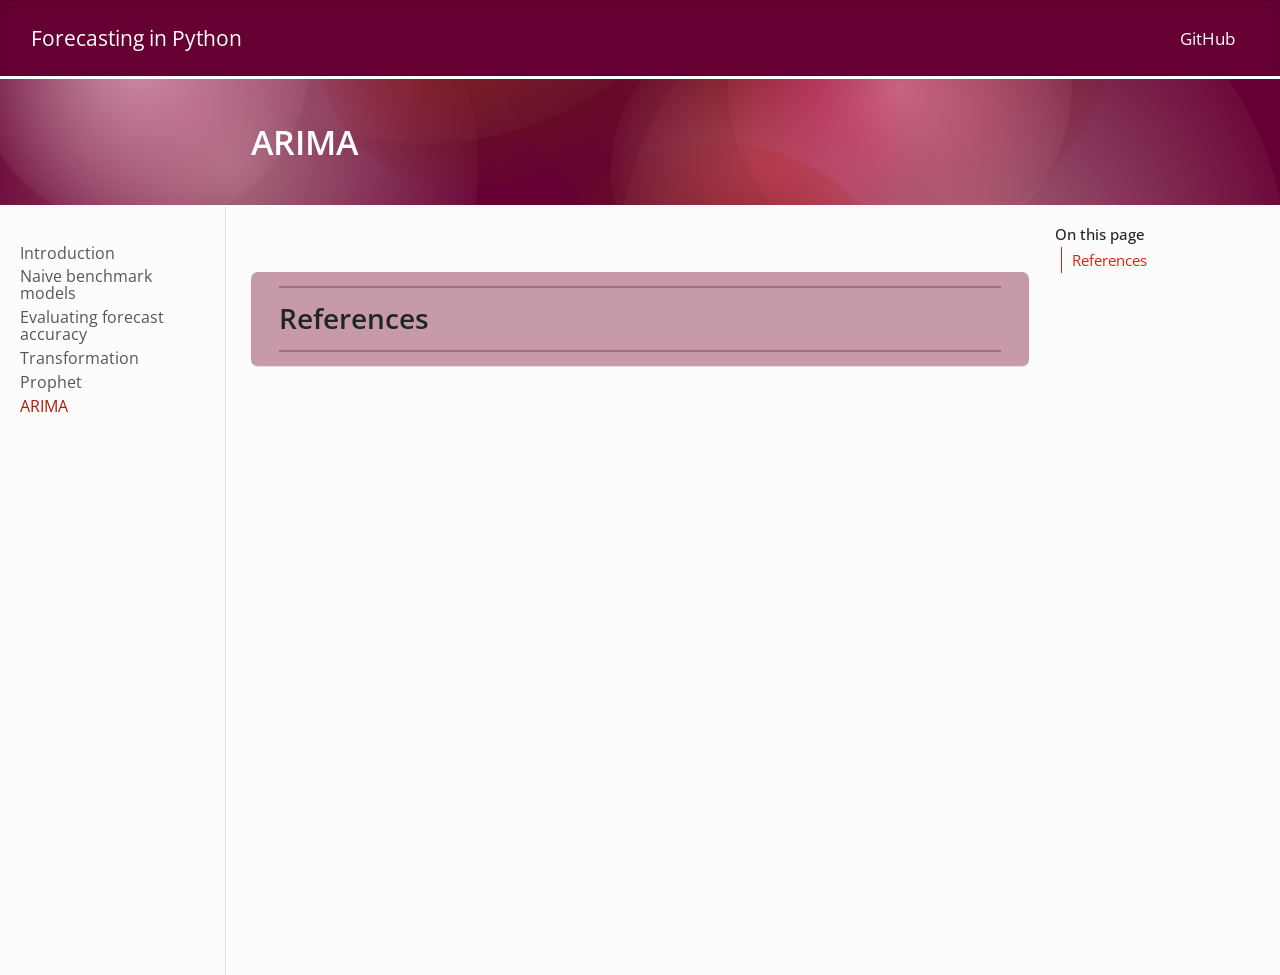
==== arima.html @ be33d46f "Built site for gh-pages" ====
<!DOCTYPE html>
<html xmlns="http://www.w3.org/1999/xhtml" lang="en" xml:lang="en"><head>

<meta charset="utf-8">
<meta name="generator" content="quarto-1.9.38">

<meta name="viewport" content="width=device-width, initial-scale=1.0, user-scalable=yes">


<title>ARIMA – Forecasting in Python</title>
<style>
/* Default styles provided by pandoc.
** See https://pandoc.org/MANUAL.html#variables-for-html for config info.
*/
code{white-space: pre-wrap;}
span.smallcaps{font-variant: small-caps;}
div.columns{display: flex; gap: min(4vw, 1.5em);}
div.column{flex: auto; overflow-x: auto;}
div.hanging-indent{margin-left: 1.5em; text-indent: -1.5em;}
ul.task-list{list-style: none;}
ul.task-list li input[type="checkbox"] {
  width: 0.8em;
  margin: 0 0.8em 0.2em -1em; /* quarto-specific, see https://github.com/quarto-dev/quarto-cli/issues/4556 */ 
  vertical-align: middle;
}
/* CSS for citations */
div.csl-bib-body { }
div.csl-entry {
  clear: both;
}
.hanging-indent div.csl-entry {
  margin-left:2em;
  text-indent:-2em;
}
div.csl-left-margin {
  min-width:2em;
  float:left;
}
div.csl-right-inline {
  margin-left:2em;
  padding-left:1em;
}
div.csl-indent {
  margin-left: 2em;
}</style>


<script src="site_libs/quarto-nav/quarto-nav.js"></script>
<script src="site_libs/quarto-nav/headroom.min.js"></script>
<script src="site_libs/clipboard/clipboard.min.js"></script>
<script src="site_libs/quarto-search/autocomplete.umd.js"></script>
<script src="site_libs/quarto-search/fuse.min.js"></script>
<script src="site_libs/quarto-search/quarto-search.js"></script>
<meta name="quarto:offset" content="./">
<script src="site_libs/quarto-html/quarto.js" type="module"></script>
<script src="site_libs/quarto-html/tabsets/tabsets.js" type="module"></script>
<script src="site_libs/quarto-html/popper.min.js"></script>
<script src="site_libs/quarto-html/tippy.umd.min.js"></script>
<script src="site_libs/quarto-html/anchor.min.js"></script>
<link href="site_libs/quarto-html/tippy.css" rel="stylesheet">
<link href="site_libs/quarto-html/quarto-syntax-highlighting-15634bcf2e68342d4ad2dfa704d543f6.css" rel="stylesheet" id="quarto-text-highlighting-styles">
<script src="site_libs/bootstrap/bootstrap.min.js"></script>
<link href="site_libs/bootstrap/bootstrap-icons.css" rel="stylesheet">
<link href="site_libs/bootstrap/bootstrap-9a805087ab83cad7e60272d68a3f1f35.min.css" rel="stylesheet" append-hash="true" id="quarto-bootstrap" data-mode="light">
<script id="quarto-search-options" type="application/json">{
  "location": "navbar",
  "copy-button": false,
  "collapse-after": 3,
  "panel-placement": "end",
  "type": "overlay",
  "limit": 50,
  "keyboard-shortcut": [
    "f",
    "/",
    "s"
  ],
  "show-item-context": false,
  "language": {
    "search-no-results-text": "No results",
    "search-matching-documents-text": "matching documents",
    "search-copy-link-title": "Copy link to search",
    "search-hide-matches-text": "Hide additional matches",
    "search-more-match-text": "more match in this document",
    "search-more-matches-text": "more matches in this document",
    "search-clear-button-title": "Clear",
    "search-text-placeholder": "",
    "search-detached-cancel-button-title": "Cancel",
    "search-submit-button-title": "Submit",
    "search-label": "Search"
  }
}</script>
<style>

      .quarto-title-block .quarto-title-banner {
        background-image: url(images/banner.png);
background-size: cover;
      }
</style>


<link rel="stylesheet" href="style/style.css">
<link rel="stylesheet" href="./style/page_style.css">
</head>

<body class="nav-sidebar docked nav-fixed quarto-light">

<div id="quarto-search-results"></div>
  <header id="quarto-header" class="headroom fixed-top quarto-banner">
    <nav class="navbar navbar-expand-lg " data-bs-theme="dark">
      <div class="navbar-container container-fluid">
      <div class="navbar-brand-container mx-auto">
    <a class="navbar-brand" href="./index.html">
    <span class="navbar-title">Forecasting in Python</span>
    </a>
  </div>
            <div id="quarto-search" class="" title="Search"></div>
          <button class="navbar-toggler" type="button" data-bs-toggle="collapse" data-bs-target="#navbarCollapse" aria-controls="navbarCollapse" role="menu" aria-expanded="false" aria-label="Toggle navigation" onclick="if (window.quartoToggleHeadroom) { window.quartoToggleHeadroom(); }">
  <span class="navbar-toggler-icon"></span>
</button>
          <div class="collapse navbar-collapse" id="navbarCollapse">
            <ul class="navbar-nav navbar-nav-scroll ms-auto">
  <li class="nav-item">
    <a class="nav-link" href="https://github.com/amyheather/forecasting"> <i class="bi bi-github" role="img">
</i> 
<span class="menu-text">GitHub</span></a>
  </li>  
</ul>
          </div> <!-- /navcollapse -->
            <div class="quarto-navbar-tools">
</div>
      </div> <!-- /container-fluid -->
    </nav>
  <nav class="quarto-secondary-nav">
    <div class="container-fluid d-flex">
      <button type="button" class="quarto-btn-toggle btn" data-bs-toggle="collapse" role="button" data-bs-target=".quarto-sidebar-collapse-item" aria-controls="quarto-sidebar" aria-expanded="false" aria-label="Toggle sidebar navigation" onclick="if (window.quartoToggleHeadroom) { window.quartoToggleHeadroom(); }">
        <i class="bi bi-layout-text-sidebar-reverse"></i>
      </button>
        <nav class="quarto-page-breadcrumbs" aria-label="breadcrumb"><ol class="breadcrumb"><li class="breadcrumb-item"><a href="./arima.html">ARIMA</a></li></ol></nav>
        <a class="flex-grow-1" role="navigation" data-bs-toggle="collapse" data-bs-target=".quarto-sidebar-collapse-item" aria-controls="quarto-sidebar" aria-expanded="false" aria-label="Toggle sidebar navigation" onclick="if (window.quartoToggleHeadroom) { window.quartoToggleHeadroom(); }">      
        </a>
    </div>
  </nav>
</header>
<!-- content -->
<header id="title-block-header" class="quarto-title-block default page-columns page-full">
  <div class="quarto-title-banner page-columns page-full">
    <div class="quarto-title column-body">
      <h1 class="title">ARIMA</h1>
                      </div>
  </div>
    
  
  <div class="quarto-title-meta">

      
    
      
    </div>
    
  
  </header><div id="quarto-content" class="quarto-container page-columns page-rows-contents page-layout-article page-navbar">
<!-- sidebar -->
  <nav id="quarto-sidebar" class="sidebar collapse collapse-horizontal quarto-sidebar-collapse-item sidebar-navigation docked overflow-auto">
    <div class="sidebar-menu-container"> 
    <ul class="list-unstyled mt-1">
        <li class="sidebar-item">
  <div class="sidebar-item-container"> 
  <a href="./introduction.html" class="sidebar-item-text sidebar-link">
 <span class="menu-text">Introduction</span></a>
  </div>
</li>
        <li class="sidebar-item">
  <div class="sidebar-item-container"> 
  <a href="./naive.html" class="sidebar-item-text sidebar-link">
 <span class="menu-text">Naive benchmark models</span></a>
  </div>
</li>
        <li class="sidebar-item">
  <div class="sidebar-item-container"> 
  <a href="./evaluation.html" class="sidebar-item-text sidebar-link">
 <span class="menu-text">Evaluating forecast accuracy</span></a>
  </div>
</li>
        <li class="sidebar-item">
  <div class="sidebar-item-container"> 
  <a href="./transformation.html" class="sidebar-item-text sidebar-link">
 <span class="menu-text">Transformation</span></a>
  </div>
</li>
        <li class="sidebar-item">
  <div class="sidebar-item-container"> 
  <a href="./prophet.html" class="sidebar-item-text sidebar-link">
 <span class="menu-text">Prophet</span></a>
  </div>
</li>
        <li class="sidebar-item">
  <div class="sidebar-item-container"> 
  <a href="./arima.html" class="sidebar-item-text sidebar-link active">
 <span class="menu-text">ARIMA</span></a>
  </div>
</li>
    </ul>
    </div>
</nav>
<div id="quarto-sidebar-glass" class="quarto-sidebar-collapse-item" data-bs-toggle="collapse" data-bs-target=".quarto-sidebar-collapse-item"></div>
<!-- margin-sidebar -->
    <div id="quarto-margin-sidebar" class="sidebar margin-sidebar">
        <nav id="TOC" role="doc-toc" class="toc-active">
    <h2 id="toc-title">On this page</h2>
   
  <ul>
  <li><a href="#references" id="toc-references" class="nav-link active" data-scroll-target="#references">References</a></li>
  </ul>
</nav>
    </div>
<!-- main -->
<main class="content quarto-banner-title-block" id="quarto-document-content">





<section id="references" class="level2">
<h2 class="anchored" data-anchor-id="references">References</h2>
<div id="refs" role="list">

</div>


</section>

</main> <!-- /main -->
<script id="quarto-html-after-body" type="application/javascript">
  window.document.addEventListener("DOMContentLoaded", function (event) {
    const icon = "";
    const anchorJS = new window.AnchorJS();
    anchorJS.options = {
      placement: 'right',
      icon: icon
    };
    anchorJS.add('.anchored');
    const isCodeAnnotation = (el) => {
      for (const clz of el.classList) {
        if (clz.startsWith('code-annotation-')) {                     
          return true;
        }
      }
      return false;
    }
    const onCopySuccess = function(e) {
      // button target
      const button = e.trigger;
      // don't keep focus
      button.blur();
      // flash "checked"
      button.classList.add('code-copy-button-checked');
      var currentTitle = button.getAttribute("title");
      button.setAttribute("title", "Copied!");
      let tooltip;
      if (window.bootstrap) {
        button.setAttribute("data-bs-toggle", "tooltip");
        button.setAttribute("data-bs-placement", "left");
        button.setAttribute("data-bs-title", "Copied!");
        tooltip = new bootstrap.Tooltip(button, 
          { trigger: "manual", 
            customClass: "code-copy-button-tooltip",
            offset: [0, -8]});
        tooltip.show();    
      }
      setTimeout(function() {
        if (tooltip) {
          tooltip.hide();
          button.removeAttribute("data-bs-title");
          button.removeAttribute("data-bs-toggle");
          button.removeAttribute("data-bs-placement");
        }
        button.setAttribute("title", currentTitle);
        button.classList.remove('code-copy-button-checked');
      }, 1000);
      // clear code selection
      e.clearSelection();
    }
    const getTextToCopy = function(trigger) {
      const outerScaffold = trigger.parentElement.cloneNode(true);
      const codeEl = outerScaffold.querySelector('code');
      for (const childEl of codeEl.children) {
        if (isCodeAnnotation(childEl)) {
          childEl.remove();
        }
      }
      return codeEl.innerText;
    }
    const clipboard = new window.ClipboardJS('.code-copy-button:not([data-in-quarto-modal])', {
      text: getTextToCopy
    });
    clipboard.on('success', onCopySuccess);
    if (window.document.getElementById('quarto-embedded-source-code-modal')) {
      const clipboardModal = new window.ClipboardJS('.code-copy-button[data-in-quarto-modal]', {
        text: getTextToCopy,
        container: window.document.getElementById('quarto-embedded-source-code-modal')
      });
      clipboardModal.on('success', onCopySuccess);
    }
      var localhostRegex = new RegExp(/^(?:http|https):\/\/localhost\:?[0-9]*\//);
      var mailtoRegex = new RegExp(/^mailto:/);
        var filterRegex = new RegExp("https:\/\/amyheather\.github\.io\/forecasting\/");
      var isInternal = (href) => {
          return filterRegex.test(href) || localhostRegex.test(href) || mailtoRegex.test(href);
      }
      // Inspect non-navigation links and adorn them if external
     var links = window.document.querySelectorAll('a[href]:not(.nav-link):not(.navbar-brand):not(.toc-action):not(.sidebar-link):not(.sidebar-item-toggle):not(.pagination-link):not(.no-external):not([aria-hidden]):not(.dropdown-item):not(.quarto-navigation-tool):not(.about-link)');
      for (var i=0; i<links.length; i++) {
        const link = links[i];
        if (!isInternal(link.href)) {
          // undo the damage that might have been done by quarto-nav.js in the case of
          // links that we want to consider external
          if (link.dataset.originalHref !== undefined) {
            link.href = link.dataset.originalHref;
          }
        }
      }
    function tippyHover(el, contentFn, onTriggerFn, onUntriggerFn) {
      const config = {
        allowHTML: true,
        maxWidth: 500,
        delay: 100,
        arrow: false,
        appendTo: function(el) {
            return el.parentElement;
        },
        interactive: true,
        interactiveBorder: 10,
        theme: 'quarto',
        placement: 'bottom-start',
      };
      if (contentFn) {
        config.content = contentFn;
      }
      if (onTriggerFn) {
        config.onTrigger = onTriggerFn;
      }
      if (onUntriggerFn) {
        config.onUntrigger = onUntriggerFn;
      }
      window.tippy(el, config); 
    }
    const noterefs = window.document.querySelectorAll('a[role="doc-noteref"]');
    for (var i=0; i<noterefs.length; i++) {
      const ref = noterefs[i];
      tippyHover(ref, function() {
        // use id or data attribute instead here
        let href = ref.getAttribute('data-footnote-href') || ref.getAttribute('href');
        try { href = new URL(href).hash; } catch {}
        const id = href.replace(/^#\/?/, "");
        const note = window.document.getElementById(id);
        if (note) {
          return note.innerHTML;
        } else {
          return "";
        }
      });
    }
    const xrefs = window.document.querySelectorAll('a.quarto-xref');
    const processXRef = (id, note) => {
      // Strip column container classes
      const stripColumnClz = (el) => {
        el.classList.remove("page-full", "page-columns");
        if (el.children) {
          for (const child of el.children) {
            stripColumnClz(child);
          }
        }
      }
      stripColumnClz(note)
      if (id === null || id.startsWith('sec-')) {
        // Special case sections, only their first couple elements
        const container = document.createElement("div");
        if (note.children && note.children.length > 2) {
          container.appendChild(note.children[0].cloneNode(true));
          for (let i = 1; i < note.children.length; i++) {
            const child = note.children[i];
            if (child.tagName === "P" && child.innerText === "") {
              continue;
            } else {
              container.appendChild(child.cloneNode(true));
              break;
            }
          }
          if (window.Quarto?.typesetMath) {
            window.Quarto.typesetMath(container);
          }
          return container.innerHTML
        } else {
          if (window.Quarto?.typesetMath) {
            window.Quarto.typesetMath(note);
          }
          return note.innerHTML;
        }
      } else {
        // Remove any anchor links if they are present
        const anchorLink = note.querySelector('a.anchorjs-link');
        if (anchorLink) {
          anchorLink.remove();
        }
        if (window.Quarto?.typesetMath) {
          window.Quarto.typesetMath(note);
        }
        if (note.classList.contains("callout")) {
          return note.outerHTML;
        } else {
          return note.innerHTML;
        }
      }
    }
    for (var i=0; i<xrefs.length; i++) {
      const xref = xrefs[i];
      tippyHover(xref, undefined, function(instance) {
        instance.disable();
        let url = xref.getAttribute('href');
        let hash = undefined; 
        if (url.startsWith('#')) {
          hash = url;
        } else {
          try { hash = new URL(url).hash; } catch {}
        }
        if (hash) {
          const id = hash.replace(/^#\/?/, "");
          const note = window.document.getElementById(id);
          if (note !== null) {
            try {
              const html = processXRef(id, note.cloneNode(true));
              instance.setContent(html);
            } finally {
              instance.enable();
              instance.show();
            }
          } else {
            // See if we can fetch this
            fetch(url.split('#')[0])
            .then(res => res.text())
            .then(html => {
              const parser = new DOMParser();
              const htmlDoc = parser.parseFromString(html, "text/html");
              const note = htmlDoc.getElementById(id);
              if (note !== null) {
                const html = processXRef(id, note);
                instance.setContent(html);
              } 
            }).finally(() => {
              instance.enable();
              instance.show();
            });
          }
        } else {
          // See if we can fetch a full url (with no hash to target)
          // This is a special case and we should probably do some content thinning / targeting
          fetch(url)
          .then(res => res.text())
          .then(html => {
            const parser = new DOMParser();
            const htmlDoc = parser.parseFromString(html, "text/html");
            const note = htmlDoc.querySelector('main.content');
            if (note !== null) {
              // This should only happen for chapter cross references
              // (since there is no id in the URL)
              // remove the first header
              if (note.children.length > 0 && note.children[0].tagName === "HEADER") {
                note.children[0].remove();
              }
              const html = processXRef(null, note);
              instance.setContent(html);
            } 
          }).finally(() => {
            instance.enable();
            instance.show();
          });
        }
      }, function(instance) {
      });
    }
        let selectedAnnoteEl;
        const selectorForAnnotation = ( cell, annotation) => {
          let cellAttr = 'data-code-cell="' + cell + '"';
          let lineAttr = 'data-code-annotation="' +  annotation + '"';
          const selector = 'span[' + cellAttr + '][' + lineAttr + ']';
          return selector;
        }
        const selectCodeLines = (annoteEl) => {
          const doc = window.document;
          const targetCell = annoteEl.getAttribute("data-target-cell");
          const targetAnnotation = annoteEl.getAttribute("data-target-annotation");
          const annoteSpan = window.document.querySelector(selectorForAnnotation(targetCell, targetAnnotation));
          const lines = annoteSpan.getAttribute("data-code-lines").split(",");
          const lineIds = lines.map((line) => {
            return targetCell + "-" + line;
          })
          let top = null;
          let height = null;
          let parent = null;
          if (lineIds.length > 0) {
              //compute the position of the single el (top and bottom and make a div)
              const el = window.document.getElementById(lineIds[0]);
              top = el.offsetTop;
              height = el.offsetHeight;
              parent = el.parentElement.parentElement;
            if (lineIds.length > 1) {
              const lastEl = window.document.getElementById(lineIds[lineIds.length - 1]);
              const bottom = lastEl.offsetTop + lastEl.offsetHeight;
              height = bottom - top;
            }
            if (top !== null && height !== null && parent !== null) {
              // cook up a div (if necessary) and position it 
              let div = window.document.getElementById("code-annotation-line-highlight");
              if (div === null) {
                div = window.document.createElement("div");
                div.setAttribute("id", "code-annotation-line-highlight");
                div.style.position = 'absolute';
                parent.appendChild(div);
              }
              div.style.top = top - 2 + "px";
              div.style.height = height + 4 + "px";
              div.style.left = 0;
              let gutterDiv = window.document.getElementById("code-annotation-line-highlight-gutter");
              if (gutterDiv === null) {
                gutterDiv = window.document.createElement("div");
                gutterDiv.setAttribute("id", "code-annotation-line-highlight-gutter");
                gutterDiv.style.position = 'absolute';
                const codeCell = window.document.getElementById(targetCell);
                const gutter = codeCell.querySelector('.code-annotation-gutter');
                gutter.appendChild(gutterDiv);
              }
              gutterDiv.style.top = top - 2 + "px";
              gutterDiv.style.height = height + 4 + "px";
            }
            selectedAnnoteEl = annoteEl;
          }
        };
        const unselectCodeLines = () => {
          const elementsIds = ["code-annotation-line-highlight", "code-annotation-line-highlight-gutter"];
          elementsIds.forEach((elId) => {
            const div = window.document.getElementById(elId);
            if (div) {
              div.remove();
            }
          });
          selectedAnnoteEl = undefined;
        };
          // Handle positioning of the toggle
      window.addEventListener(
        "resize",
        throttle(() => {
          elRect = undefined;
          if (selectedAnnoteEl) {
            selectCodeLines(selectedAnnoteEl);
          }
        }, 10)
      );
      function throttle(fn, ms) {
      let throttle = false;
      let timer;
        return (...args) => {
          if(!throttle) { // first call gets through
              fn.apply(this, args);
              throttle = true;
          } else { // all the others get throttled
              if(timer) clearTimeout(timer); // cancel #2
              timer = setTimeout(() => {
                fn.apply(this, args);
                timer = throttle = false;
              }, ms);
          }
        };
      }
        // Attach click handler to the DT
        const annoteDls = window.document.querySelectorAll('dt[data-target-cell]');
        for (const annoteDlNode of annoteDls) {
          annoteDlNode.addEventListener('click', (event) => {
            const clickedEl = event.target;
            if (clickedEl !== selectedAnnoteEl) {
              unselectCodeLines();
              const activeEl = window.document.querySelector('dt[data-target-cell].code-annotation-active');
              if (activeEl) {
                activeEl.classList.remove('code-annotation-active');
              }
              selectCodeLines(clickedEl);
              clickedEl.classList.add('code-annotation-active');
            } else {
              // Unselect the line
              unselectCodeLines();
              clickedEl.classList.remove('code-annotation-active');
            }
          });
        }
    const findCites = (el) => {
      const parentEl = el.parentElement;
      if (parentEl) {
        const cites = parentEl.dataset.cites;
        if (cites) {
          return {
            el,
            cites: cites.split(' ')
          };
        } else {
          return findCites(el.parentElement)
        }
      } else {
        return undefined;
      }
    };
    var bibliorefs = window.document.querySelectorAll('a[role="doc-biblioref"]');
    for (var i=0; i<bibliorefs.length; i++) {
      const ref = bibliorefs[i];
      const citeInfo = findCites(ref);
      if (citeInfo) {
        tippyHover(citeInfo.el, function() {
          var popup = window.document.createElement('div');
          citeInfo.cites.forEach(function(cite) {
            var citeDiv = window.document.createElement('div');
            citeDiv.classList.add('hanging-indent');
            citeDiv.classList.add('csl-entry');
            var biblioDiv = window.document.getElementById('ref-' + cite);
            if (biblioDiv) {
              citeDiv.innerHTML = biblioDiv.innerHTML;
            }
            popup.appendChild(citeDiv);
          });
          return popup.innerHTML;
        });
      }
    }
  });
  </script>
</div> <!-- /content -->




</body></html>
---- style/style.css ----
.source-note {
  font-size: 0.8em;
  color: #666;
}

/* Add line break before H2 */
section.level2 {
  padding-top: 2em;
}

body h2:not(nav[role="doc-toc"] h2) {
  /* Pale blue background for H2 text */
  background-color: #C69BA7; /* Very light blue */
  padding: 0.5em 1em;
  border-radius: 0.25em;
}

/* Horizontal line above H2 */
body h2:not(nav[role="doc-toc"] h2)::before {
  content: "";
  display: block;
  border-top: 2px solid #A86B7E;
  margin-bottom: 0.5em;
}

/* Horizontal line below H2 */
body h2:not(nav[role="doc-toc"] h2)::after {
  content: "";
  display: block;
  border-bottom: 2px solid #A86B7E;
  margin-top: 0.5em;
}

h3 {
  /* Space before H3 */
  margin-top: 2em;
  /* Line under H3 */
  display: inline-block;
  border-bottom: 1px solid #e5e5e5;
  padding-bottom: 0.3em;
  margin-bottom: 0.7em;
}

h4 {
  margin-top: 1.5em;
}

/* Remove breaks */
.h2-tight {
  margin-bottom: -2em;
}
.h3-tight {
  margin-bottom: -2em;
}
.h4-tight {
  margin-bottom: -1.5em;
}
---- style/page_style.css ----
/* Banner spacing */
body.nav-sidebar .quarto-title-banner {
  margin-top: 0px;
  margin-bottom: -15px;
}
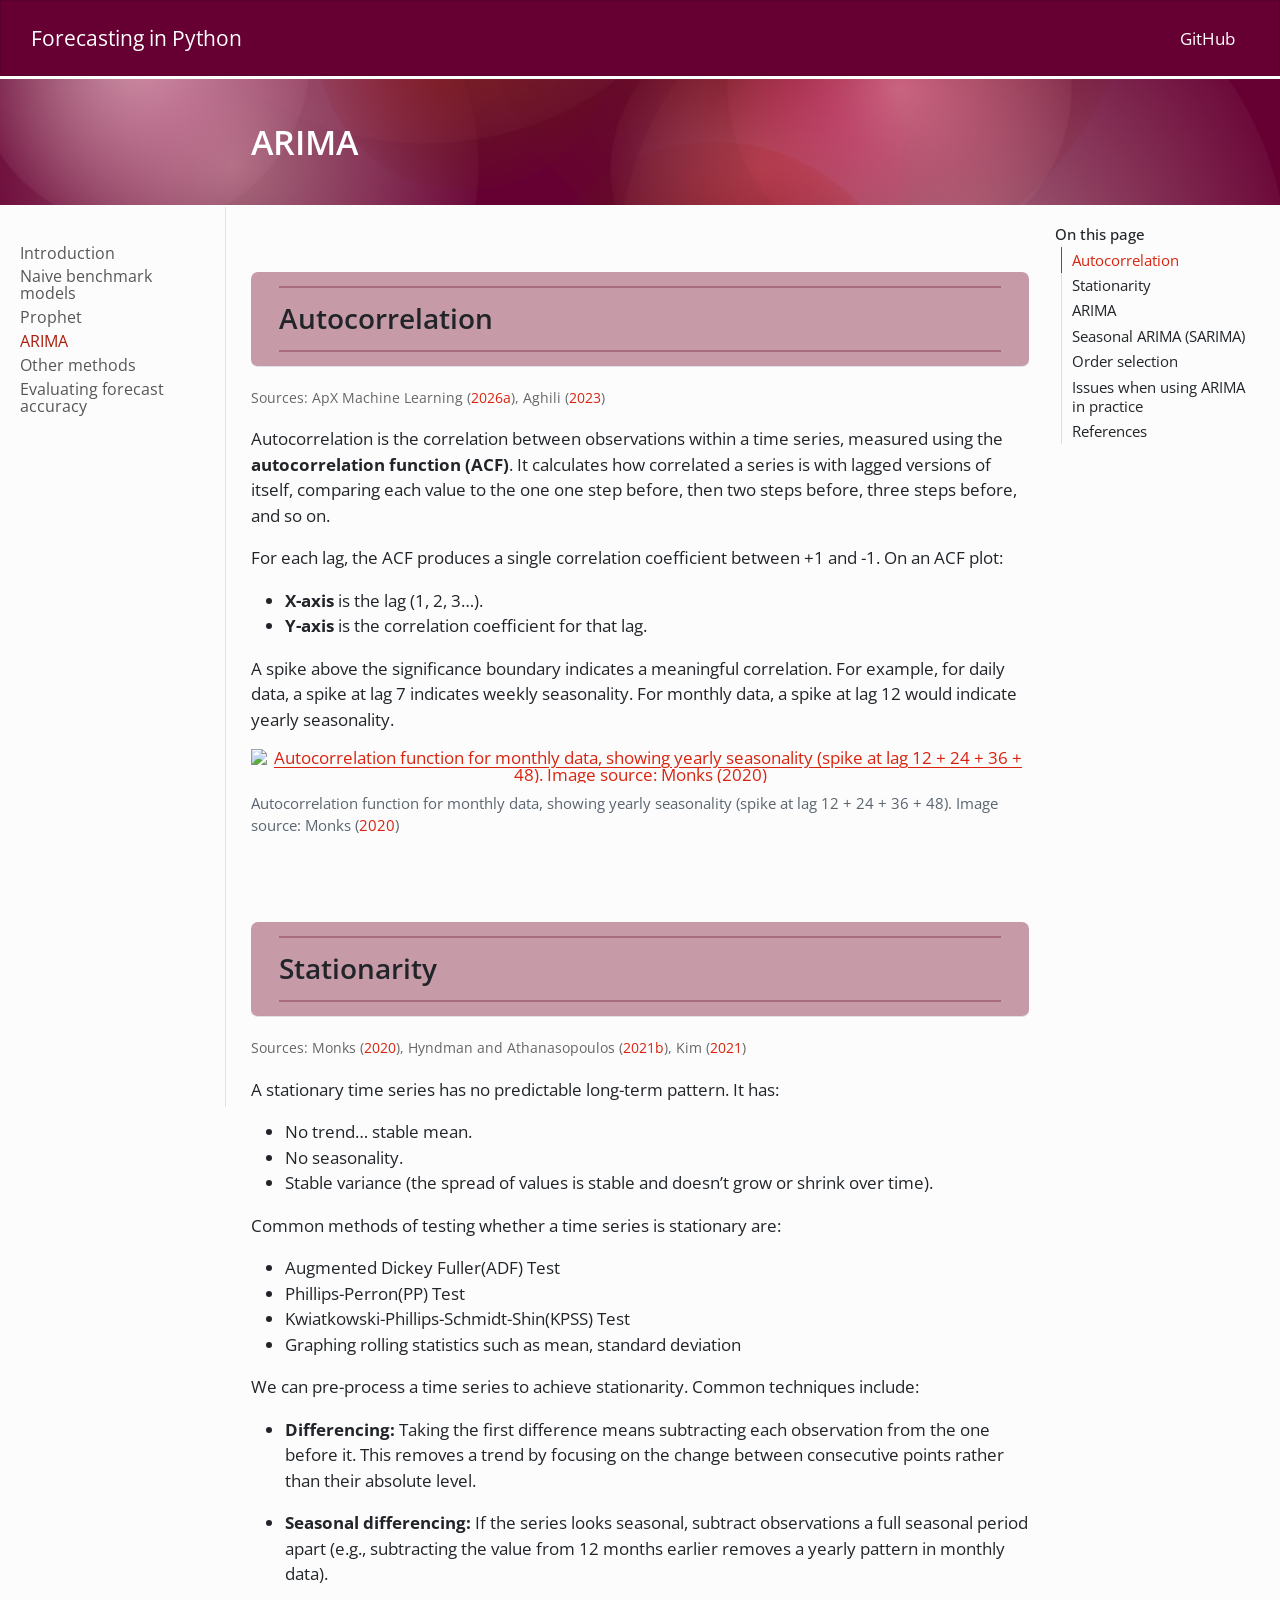
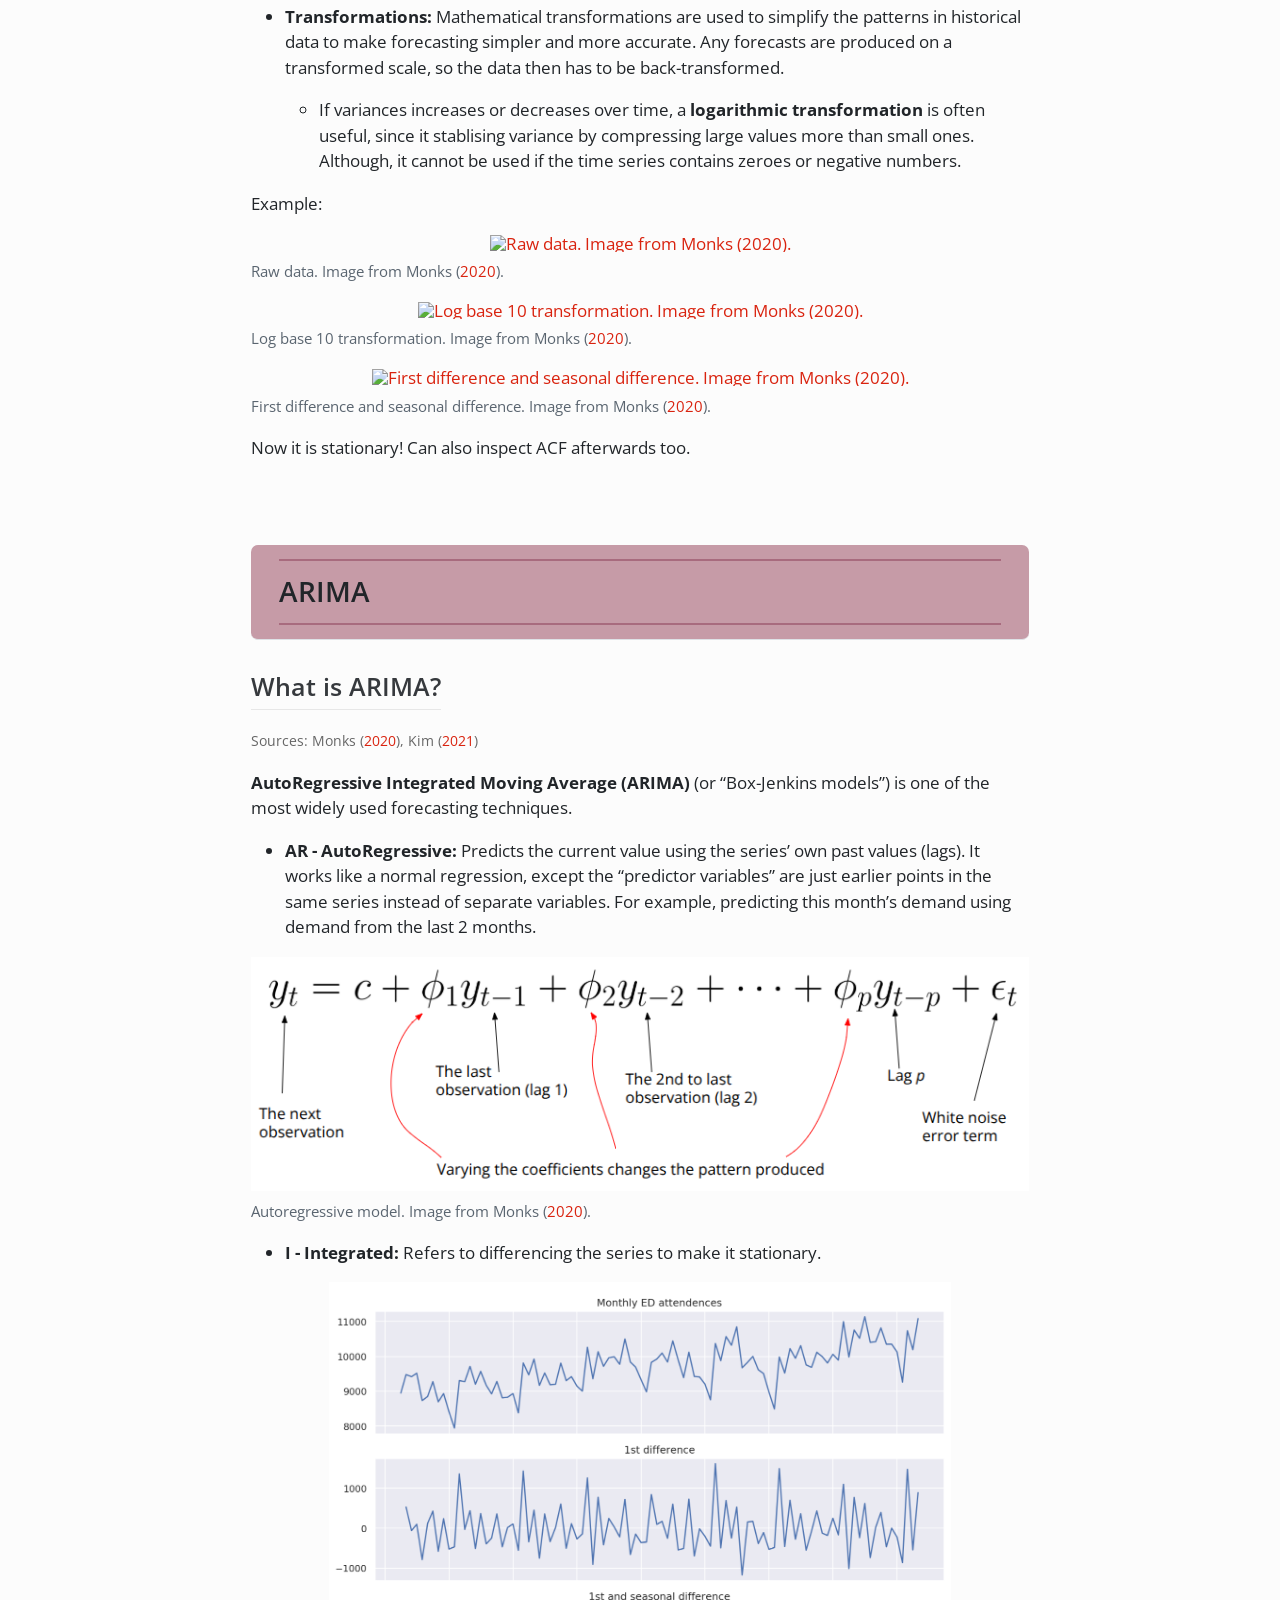
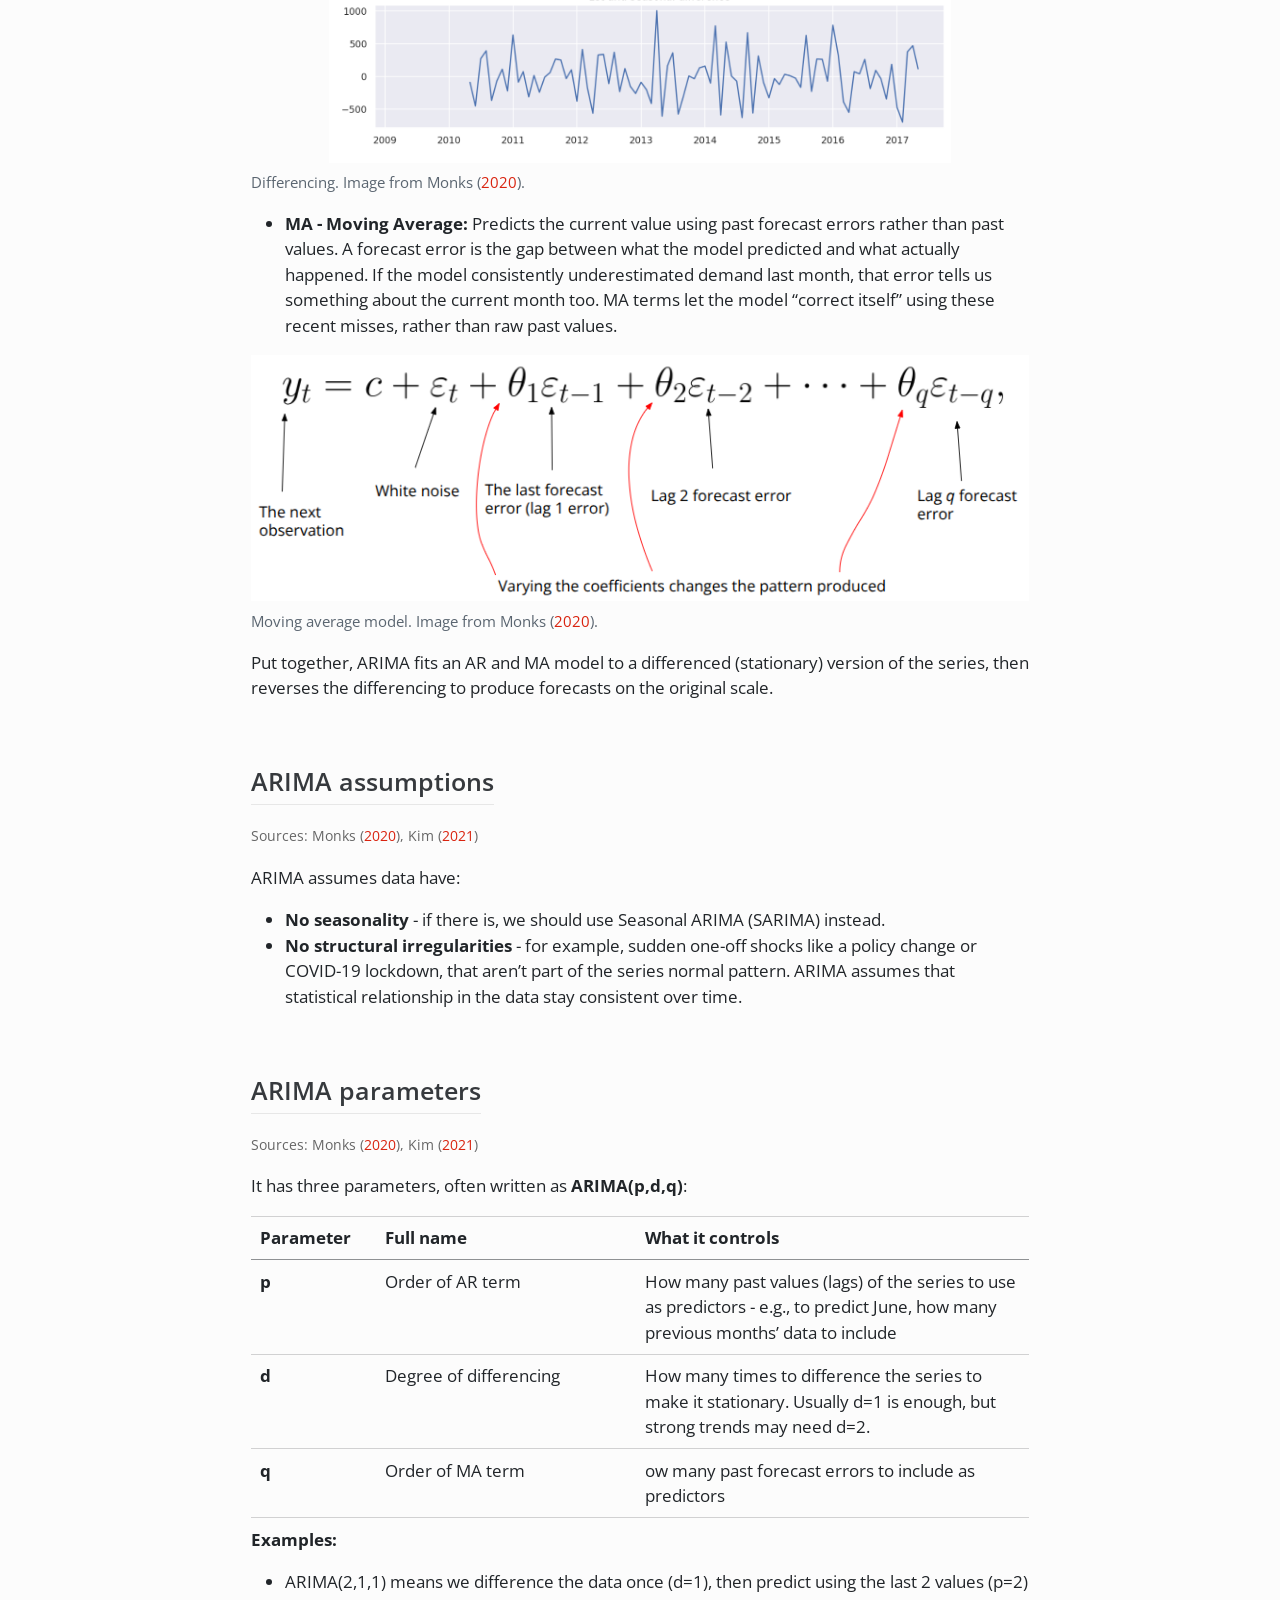
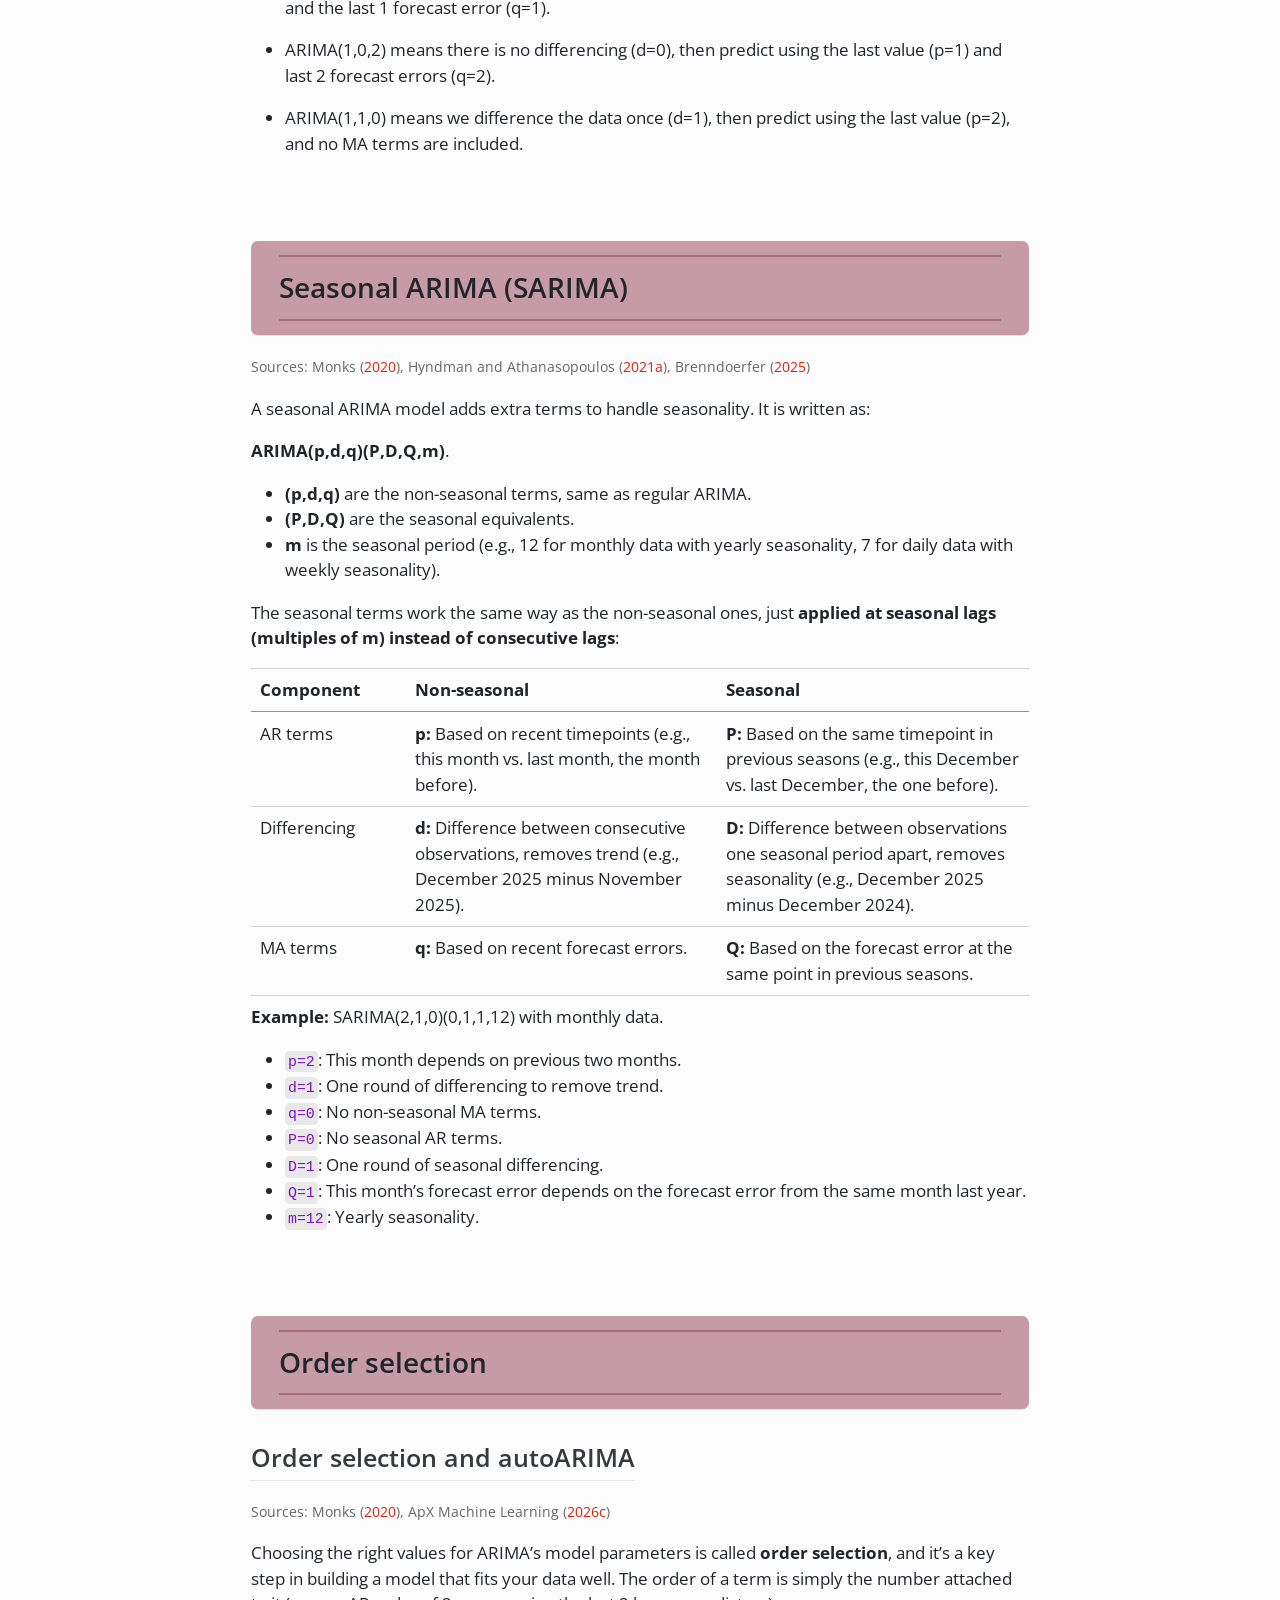
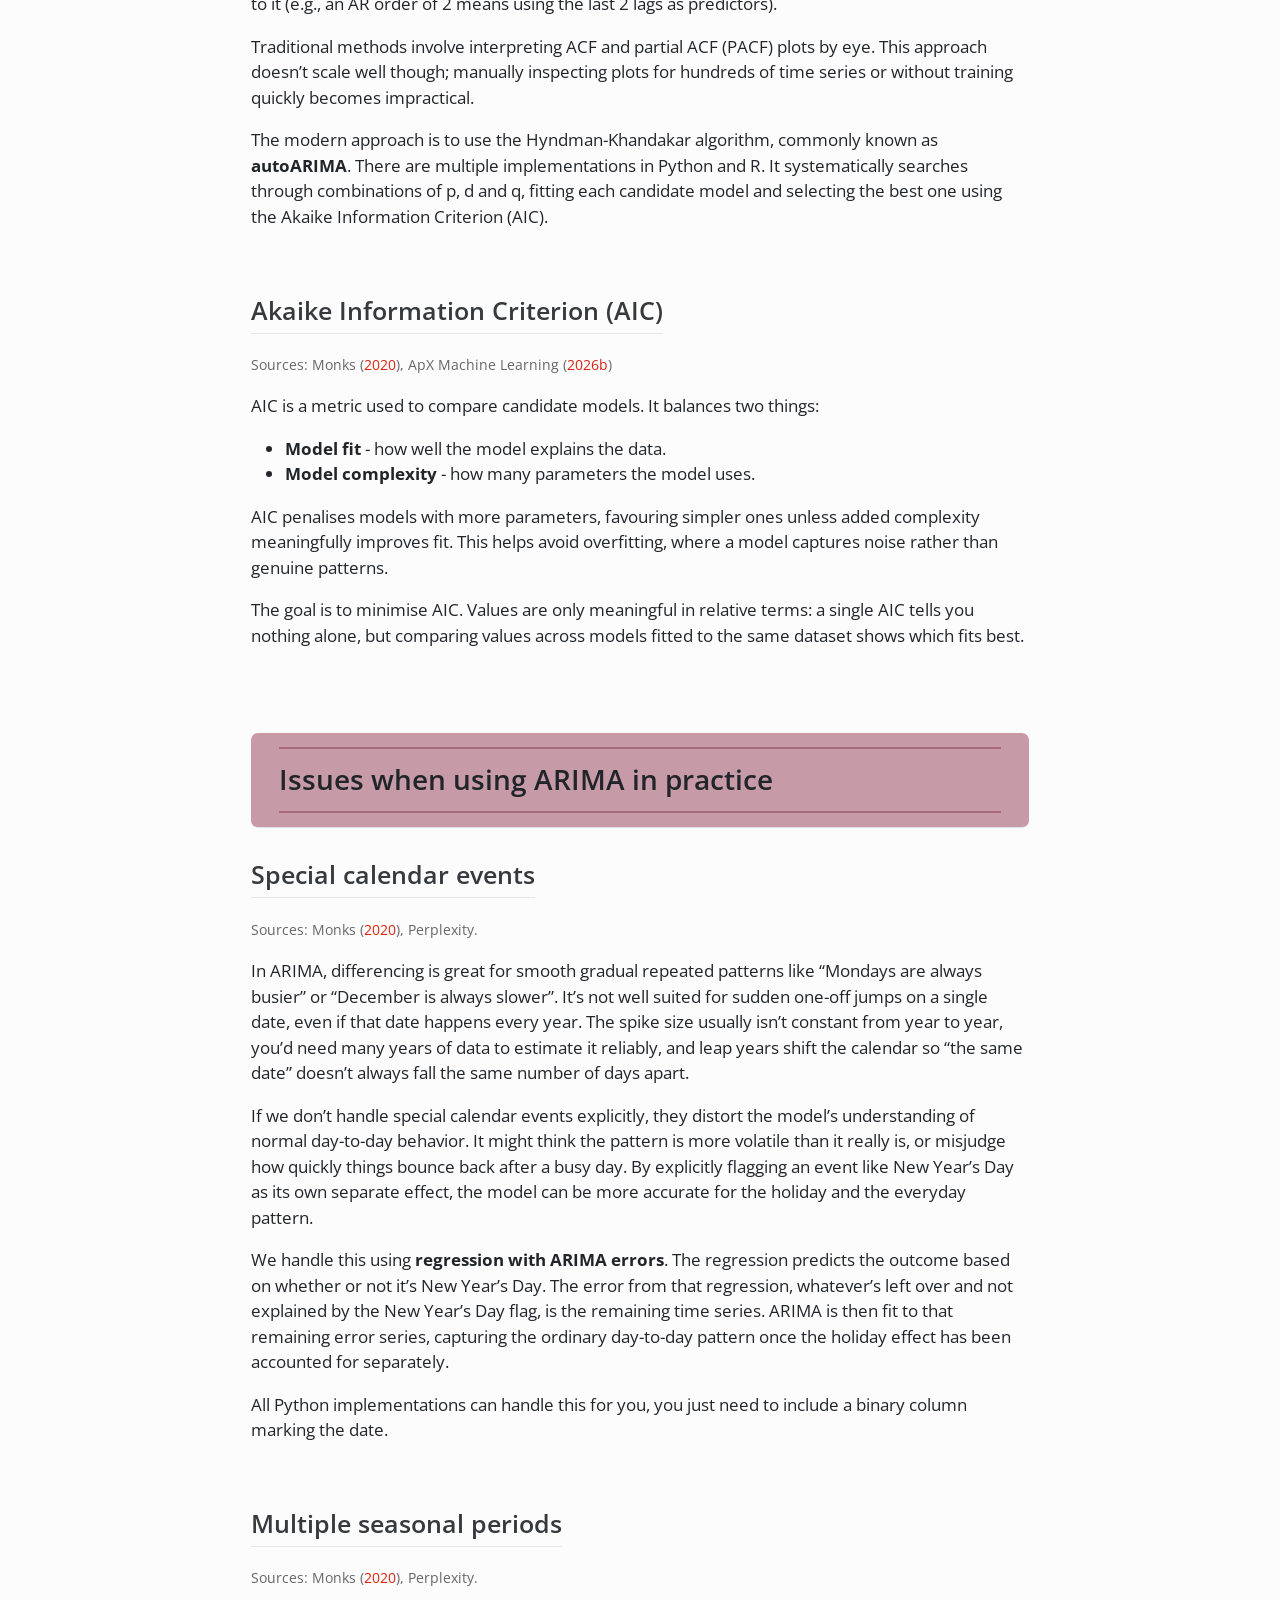
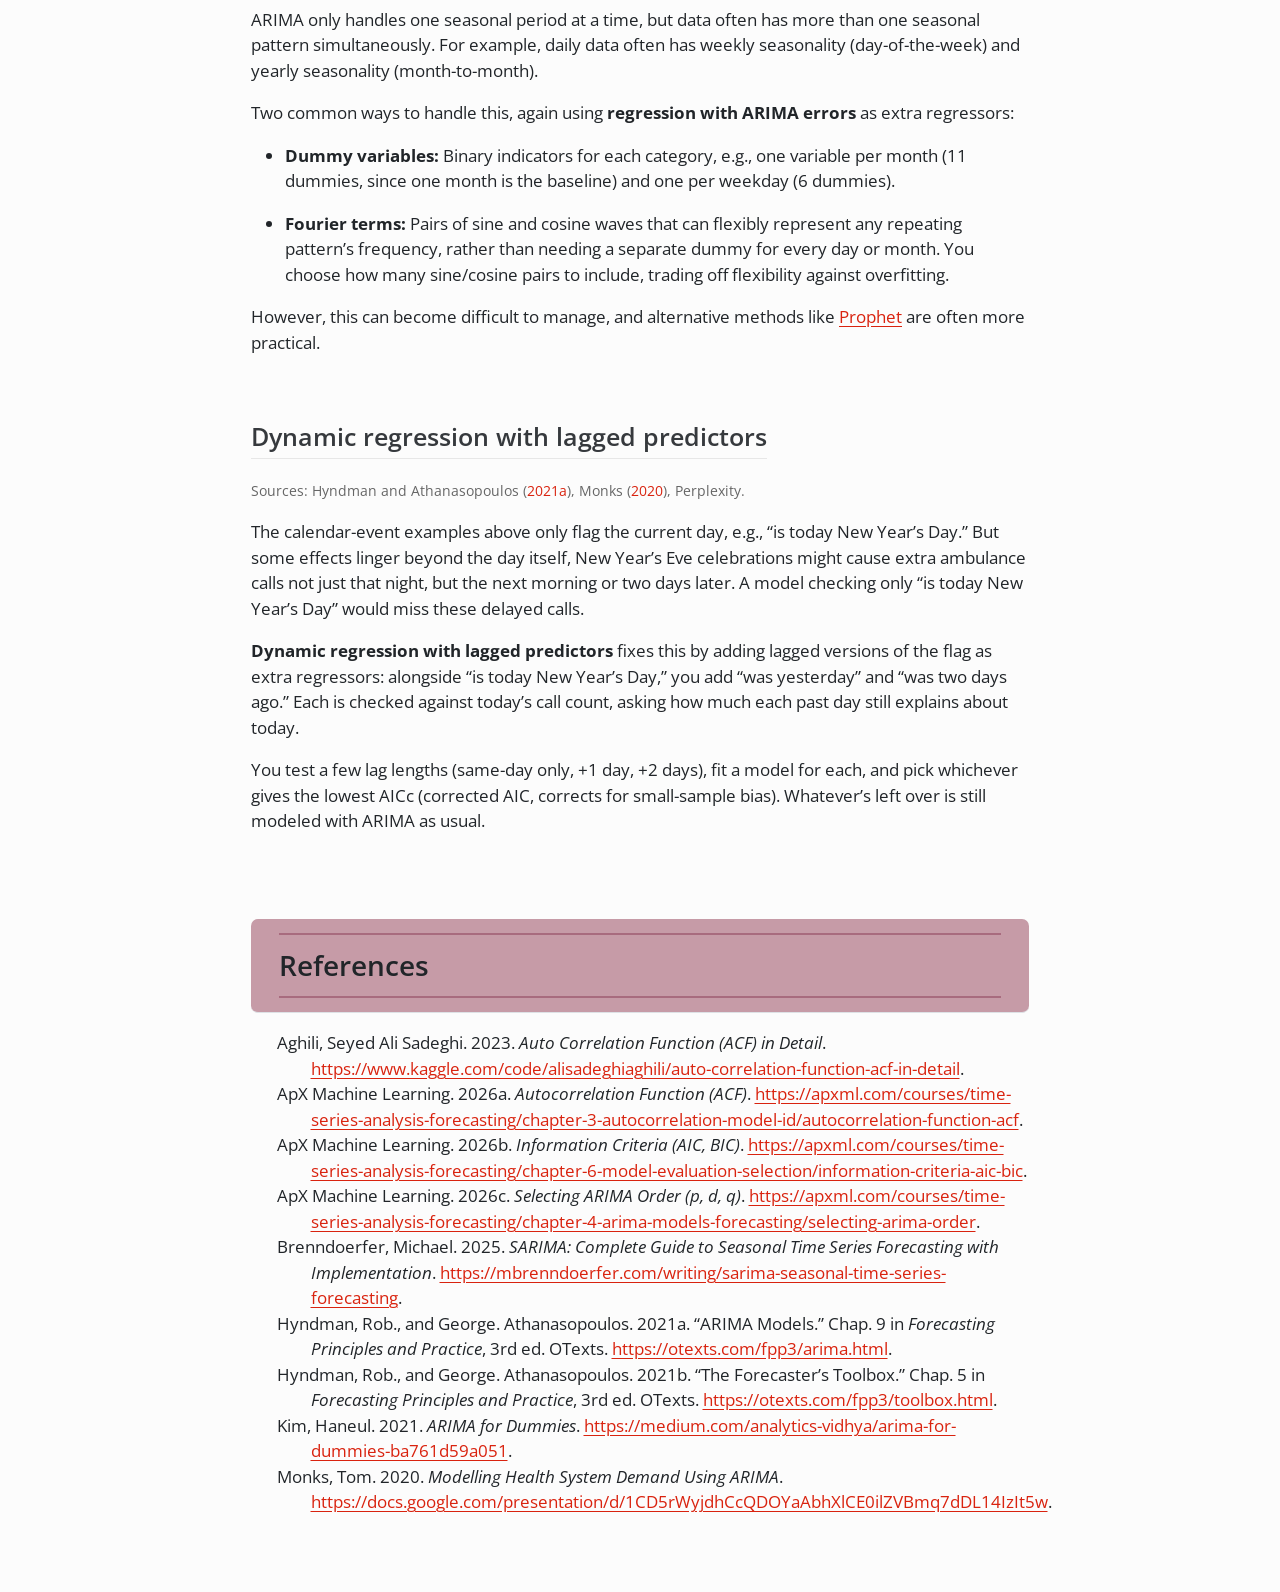
==== commit ae240b04: "Built site for gh-pages" ====
--- a/arima.html
+++ b/arima.html
@@ -62,6 +62,9 @@
 <script src="site_libs/bootstrap/bootstrap.min.js"></script>
 <link href="site_libs/bootstrap/bootstrap-icons.css" rel="stylesheet">
 <link href="site_libs/bootstrap/bootstrap-9a805087ab83cad7e60272d68a3f1f35.min.css" rel="stylesheet" append-hash="true" id="quarto-bootstrap" data-mode="light">
+<script src="site_libs/quarto-contrib/glightbox/glightbox.min.js"></script>
+<link href="site_libs/quarto-contrib/glightbox/glightbox.min.css" rel="stylesheet">
+<link href="site_libs/quarto-contrib/glightbox/lightbox.css" rel="stylesheet">
 <script id="quarto-search-options" type="application/json">{
   "location": "navbar",
   "copy-button": false,
@@ -177,18 +180,6 @@
 </li>
         <li class="sidebar-item">
   <div class="sidebar-item-container"> 
-  <a href="./evaluation.html" class="sidebar-item-text sidebar-link">
- <span class="menu-text">Evaluating forecast accuracy</span></a>
-  </div>
-</li>
-        <li class="sidebar-item">
-  <div class="sidebar-item-container"> 
-  <a href="./transformation.html" class="sidebar-item-text sidebar-link">
- <span class="menu-text">Transformation</span></a>
-  </div>
-</li>
-        <li class="sidebar-item">
-  <div class="sidebar-item-container"> 
   <a href="./prophet.html" class="sidebar-item-text sidebar-link">
  <span class="menu-text">Prophet</span></a>
   </div>
@@ -197,6 +188,18 @@
   <div class="sidebar-item-container"> 
   <a href="./arima.html" class="sidebar-item-text sidebar-link active">
  <span class="menu-text">ARIMA</span></a>
+  </div>
+</li>
+        <li class="sidebar-item">
+  <div class="sidebar-item-container"> 
+  <a href="./other_methods.html" class="sidebar-item-text sidebar-link">
+ <span class="menu-text">Other methods</span></a>
+  </div>
+</li>
+        <li class="sidebar-item">
+  <div class="sidebar-item-container"> 
+  <a href="./evaluation.html" class="sidebar-item-text sidebar-link">
+ <span class="menu-text">Evaluating forecast accuracy</span></a>
   </div>
 </li>
     </ul>
@@ -209,7 +212,27 @@
     <h2 id="toc-title">On this page</h2>
    
   <ul>
-  <li><a href="#references" id="toc-references" class="nav-link active" data-scroll-target="#references">References</a></li>
+  <li><a href="#autocorrelation" id="toc-autocorrelation" class="nav-link active" data-scroll-target="#autocorrelation">Autocorrelation</a></li>
+  <li><a href="#stationarity" id="toc-stationarity" class="nav-link" data-scroll-target="#stationarity">Stationarity</a></li>
+  <li><a href="#arima" id="toc-arima" class="nav-link" data-scroll-target="#arima">ARIMA</a>
+  <ul class="collapse">
+  <li><a href="#what-is-arima" id="toc-what-is-arima" class="nav-link" data-scroll-target="#what-is-arima">What is ARIMA?</a></li>
+  <li><a href="#arima-assumptions" id="toc-arima-assumptions" class="nav-link" data-scroll-target="#arima-assumptions">ARIMA assumptions</a></li>
+  <li><a href="#arima-parameters" id="toc-arima-parameters" class="nav-link" data-scroll-target="#arima-parameters">ARIMA parameters</a></li>
+  </ul></li>
+  <li><a href="#seasonal-arima-sarima" id="toc-seasonal-arima-sarima" class="nav-link" data-scroll-target="#seasonal-arima-sarima">Seasonal ARIMA (SARIMA)</a></li>
+  <li><a href="#order-selection" id="toc-order-selection" class="nav-link" data-scroll-target="#order-selection">Order selection</a>
+  <ul class="collapse">
+  <li><a href="#order-selection-and-autoarima" id="toc-order-selection-and-autoarima" class="nav-link" data-scroll-target="#order-selection-and-autoarima">Order selection and autoARIMA</a></li>
+  <li><a href="#akaike-information-criterion-aic" id="toc-akaike-information-criterion-aic" class="nav-link" data-scroll-target="#akaike-information-criterion-aic">Akaike Information Criterion (AIC)</a></li>
+  </ul></li>
+  <li><a href="#issues-when-using-arima-in-practice" id="toc-issues-when-using-arima-in-practice" class="nav-link" data-scroll-target="#issues-when-using-arima-in-practice">Issues when using ARIMA in practice</a>
+  <ul class="collapse">
+  <li><a href="#special-calendar-events" id="toc-special-calendar-events" class="nav-link" data-scroll-target="#special-calendar-events">Special calendar events</a></li>
+  <li><a href="#multiple-seasonal-periods" id="toc-multiple-seasonal-periods" class="nav-link" data-scroll-target="#multiple-seasonal-periods">Multiple seasonal periods</a></li>
+  <li><a href="#dynamic-regression-with-lagged-predictors" id="toc-dynamic-regression-with-lagged-predictors" class="nav-link" data-scroll-target="#dynamic-regression-with-lagged-predictors">Dynamic regression with lagged predictors</a></li>
+  </ul></li>
+  <li><a href="#references" id="toc-references" class="nav-link" data-scroll-target="#references">References</a></li>
   </ul>
 </nav>
     </div>
@@ -220,10 +243,298 @@
 
 
 
+<section id="autocorrelation" class="level2">
+<h2 class="anchored" data-anchor-id="autocorrelation">Autocorrelation</h2>
+<p><span class="source-note">Sources: <span class="citation" data-cites="apx_acf">ApX Machine Learning (<a href="#ref-apx_acf" role="doc-biblioref">2026a</a>)</span>, <span class="citation" data-cites="seyed_acf">Aghili (<a href="#ref-seyed_acf" role="doc-biblioref">2023</a>)</span></span></p>
+<p>Autocorrelation is the correlation between observations within a time series, measured using the <strong>autocorrelation function (ACF)</strong>. It calculates how correlated a series is with lagged versions of itself, comparing each value to the one one step before, then two steps before, three steps before, and so on.</p>
+<p>For each lag, the ACF produces a single correlation coefficient between +1 and -1. On an ACF plot:</p>
+<ul>
+<li><strong>X-axis</strong> is the lag (1, 2, 3…).</li>
+<li><strong>Y-axis</strong> is the correlation coefficient for that lag.</li>
+</ul>
+<p>A spike above the significance boundary indicates a meaningful correlation. For example, for daily data, a spike at lag 7 indicates weekly seasonality. For monthly data, a spike at lag 12 would indicate yearly seasonality.</p>
+<div class="quarto-figure quarto-figure-center">
+<figure class="figure">
+<p><a href="./images/acf.png" class="lightbox" data-gallery="quarto-lightbox-gallery-1" title="Autocorrelation function for monthly data, showing yearly seasonality (spike at lag 12 + 24 + 36 + 48). Image source: @monks_arima"><img src="./images/acf.png" class="img-fluid figure-img" alt="Autocorrelation function for monthly data, showing yearly seasonality (spike at lag 12 + 24 + 36 + 48). Image source: Monks (2020)"></a></p>
+<figcaption>Autocorrelation function for monthly data, showing yearly seasonality (spike at lag 12 + 24 + 36 + 48). Image source: <span class="citation" data-cites="monks_arima">Monks (<a href="#ref-monks_arima" role="doc-biblioref">2020</a>)</span></figcaption>
+</figure>
+</div>
+</section>
+<section id="stationarity" class="level2">
+<h2 class="anchored" data-anchor-id="stationarity">Stationarity</h2>
+<p><span class="source-note">Sources: <span class="citation" data-cites="monks_arima">Monks (<a href="#ref-monks_arima" role="doc-biblioref">2020</a>)</span>, <span class="citation" data-cites="hyndman_toolbox">Hyndman and Athanasopoulos (<a href="#ref-hyndman_toolbox" role="doc-biblioref">2021b</a>)</span>, <span class="citation" data-cites="haneul_arima">Kim (<a href="#ref-haneul_arima" role="doc-biblioref">2021</a>)</span></span></p>
+<p>A stationary time series has no predictable long-term pattern. It has:</p>
+<ul>
+<li>No trend… stable mean.</li>
+<li>No seasonality.</li>
+<li>Stable variance (the spread of values is stable and doesn’t grow or shrink over time).</li>
+</ul>
+<p>Common methods of testing whether a time series is stationary are:</p>
+<ul>
+<li>Augmented Dickey Fuller(ADF) Test</li>
+<li>Phillips-Perron(PP) Test</li>
+<li>Kwiatkowski-Phillips-Schmidt-Shin(KPSS) Test</li>
+<li>Graphing rolling statistics such as mean, standard deviation</li>
+</ul>
+<p>We can pre-process a time series to achieve stationarity. Common techniques include:</p>
+<ul>
+<li><p><strong>Differencing:</strong> Taking the first difference means subtracting each observation from the one before it. This removes a trend by focusing on the change between consecutive points rather than their absolute level.</p></li>
+<li><p><strong>Seasonal differencing:</strong> If the series looks seasonal, subtract observations a full seasonal period apart (e.g., subtracting the value from 12 months earlier removes a yearly pattern in monthly data).</p></li>
+<li><p><strong>Transformations:</strong> Mathematical transformations are used to simplify the patterns in historical data to make forecasting simpler and more accurate. Any forecasts are produced on a transformed scale, so the data then has to be back-transformed.</p>
+<ul>
+<li>If variances increases or decreases over time, a <strong>logarithmic transformation</strong> is often useful, since it stablising variance by compressing large values more than small ones. Although, it cannot be used if the time series contains zeroes or negative numbers.</li>
+</ul></li>
+</ul>
+<p>Example:</p>
+<div class="quarto-figure quarto-figure-center">
+<figure class="figure">
+<p><a href="./images/stationary_raw.png" class="lightbox" data-gallery="quarto-lightbox-gallery-2" title="Raw data. Image from @monks_arima."><img src="./images/stationary_raw.png" class="img-fluid figure-img" alt="Raw data. Image from Monks (2020)."></a></p>
+<figcaption>Raw data. Image from <span class="citation" data-cites="monks_arima">Monks (<a href="#ref-monks_arima" role="doc-biblioref">2020</a>)</span>.</figcaption>
+</figure>
+</div>
+<div class="quarto-figure quarto-figure-center">
+<figure class="figure">
+<p><a href="./images/stationary_log.png" class="lightbox" data-gallery="quarto-lightbox-gallery-3" title="Log base 10 transformation. Image from @monks_arima."><img src="./images/stationary_log.png" class="img-fluid figure-img" alt="Log base 10 transformation. Image from Monks (2020)."></a></p>
+<figcaption>Log base 10 transformation. Image from <span class="citation" data-cites="monks_arima">Monks (<a href="#ref-monks_arima" role="doc-biblioref">2020</a>)</span>.</figcaption>
+</figure>
+</div>
+<div class="quarto-figure quarto-figure-center">
+<figure class="figure">
+<p><a href="./images/stationary_difference.png" class="lightbox" data-gallery="quarto-lightbox-gallery-4" title="First difference and seasonal difference. Image from @monks_arima."><img src="./images/stationary_difference.png" class="img-fluid figure-img" alt="First difference and seasonal difference. Image from Monks (2020)."></a></p>
+<figcaption>First difference and seasonal difference. Image from <span class="citation" data-cites="monks_arima">Monks (<a href="#ref-monks_arima" role="doc-biblioref">2020</a>)</span>.</figcaption>
+</figure>
+</div>
+<p>Now it is stationary! Can also inspect ACF afterwards too.</p>
+</section>
+<section id="arima" class="level2">
+<h2 class="anchored" data-anchor-id="arima">ARIMA</h2>
+<div class="h3-tight">
+
+</div>
+<section id="what-is-arima" class="level3">
+<h3 class="anchored" data-anchor-id="what-is-arima">What is ARIMA?</h3>
+<p><span class="source-note">Sources: <span class="citation" data-cites="monks_arima">Monks (<a href="#ref-monks_arima" role="doc-biblioref">2020</a>)</span>, <span class="citation" data-cites="haneul_arima">Kim (<a href="#ref-haneul_arima" role="doc-biblioref">2021</a>)</span></span></p>
+<p><strong>AutoRegressive Integrated Moving Average (ARIMA)</strong> (or “Box-Jenkins models”) is one of the most widely used forecasting techniques.</p>
+<ul>
+<li><strong>AR - AutoRegressive:</strong> Predicts the current value using the series’ own past values (lags). It works like a normal regression, except the “predictor variables” are just earlier points in the same series instead of separate variables. For example, predicting this month’s demand using demand from the last 2 months.</li>
+</ul>
+<div class="quarto-figure quarto-figure-center">
+<figure class="figure">
+<p><a href="./images/arima_ar.png" class="lightbox" data-gallery="quarto-lightbox-gallery-5" title="Autoregressive model. Image from @monks_arima."><img src="./images/arima_ar.png" class="img-fluid figure-img" alt="Autoregressive model. Image from Monks (2020)."></a></p>
+<figcaption>Autoregressive model. Image from <span class="citation" data-cites="monks_arima">Monks (<a href="#ref-monks_arima" role="doc-biblioref">2020</a>)</span>.</figcaption>
+</figure>
+</div>
+<ul>
+<li><strong>I - Integrated:</strong> Refers to differencing the series to make it stationary.</li>
+</ul>
+<div class="quarto-figure quarto-figure-center">
+<figure class="figure">
+<p><a href="./images/differencing.png" class="lightbox" data-gallery="quarto-lightbox-gallery-6" title="Differencing. Image from @monks_arima."><img src="./images/differencing.png" class="img-fluid figure-img" style="width:80.0%" alt="Differencing. Image from Monks (2020)."></a></p>
+<figcaption>Differencing. Image from <span class="citation" data-cites="monks_arima">Monks (<a href="#ref-monks_arima" role="doc-biblioref">2020</a>)</span>.</figcaption>
+</figure>
+</div>
+<ul>
+<li><strong>MA - Moving Average:</strong> Predicts the current value using past forecast errors rather than past values. A forecast error is the gap between what the model predicted and what actually happened. If the model consistently underestimated demand last month, that error tells us something about the current month too. MA terms let the model “correct itself” using these recent misses, rather than raw past values.</li>
+</ul>
+<div class="quarto-figure quarto-figure-center">
+<figure class="figure">
+<p><a href="./images/arima_ma.png" class="lightbox" data-gallery="quarto-lightbox-gallery-7" title="Moving average model. Image from @monks_arima."><img src="./images/arima_ma.png" class="img-fluid figure-img" alt="Moving average model. Image from Monks (2020)."></a></p>
+<figcaption>Moving average model. Image from <span class="citation" data-cites="monks_arima">Monks (<a href="#ref-monks_arima" role="doc-biblioref">2020</a>)</span>.</figcaption>
+</figure>
+</div>
+<p>Put together, ARIMA fits an AR and MA model to a differenced (stationary) version of the series, then reverses the differencing to produce forecasts on the original scale.</p>
+</section>
+<section id="arima-assumptions" class="level3">
+<h3 class="anchored" data-anchor-id="arima-assumptions">ARIMA assumptions</h3>
+<p><span class="source-note">Sources: <span class="citation" data-cites="monks_arima">Monks (<a href="#ref-monks_arima" role="doc-biblioref">2020</a>)</span>, <span class="citation" data-cites="haneul_arima">Kim (<a href="#ref-haneul_arima" role="doc-biblioref">2021</a>)</span></span></p>
+<p>ARIMA assumes data have:</p>
+<ul>
+<li><strong>No seasonality</strong> - if there is, we should use Seasonal ARIMA (SARIMA) instead.</li>
+<li><strong>No structural irregularities</strong> - for example, sudden one-off shocks like a policy change or COVID-19 lockdown, that aren’t part of the series normal pattern. ARIMA assumes that statistical relationship in the data stay consistent over time.</li>
+</ul>
+</section>
+<section id="arima-parameters" class="level3">
+<h3 class="anchored" data-anchor-id="arima-parameters">ARIMA parameters</h3>
+<p><span class="source-note">Sources: <span class="citation" data-cites="monks_arima">Monks (<a href="#ref-monks_arima" role="doc-biblioref">2020</a>)</span>, <span class="citation" data-cites="haneul_arima">Kim (<a href="#ref-haneul_arima" role="doc-biblioref">2021</a>)</span></span></p>
+<p>It has three parameters, often written as <strong>ARIMA(p,d,q)</strong>:</p>
+<table class="caption-top table">
+<colgroup>
+<col style="width: 16%">
+<col style="width: 33%">
+<col style="width: 50%">
+</colgroup>
+<thead>
+<tr class="header">
+<th>Parameter</th>
+<th>Full name</th>
+<th>What it controls</th>
+</tr>
+</thead>
+<tbody>
+<tr class="odd">
+<td><strong>p</strong></td>
+<td>Order of AR term</td>
+<td>How many past values (lags) of the series to use as predictors - e.g., to predict June, how many previous months’ data to include</td>
+</tr>
+<tr class="even">
+<td><strong>d</strong></td>
+<td>Degree of differencing</td>
+<td>How many times to difference the series to make it stationary. Usually d=1 is enough, but strong trends may need d=2.</td>
+</tr>
+<tr class="odd">
+<td><strong>q</strong></td>
+<td>Order of MA term</td>
+<td>ow many past forecast errors to include as predictors</td>
+</tr>
+</tbody>
+</table>
+<p><strong>Examples:</strong></p>
+<ul>
+<li><p>ARIMA(2,1,1) means we difference the data once (d=1), then predict using the last 2 values (p=2) and the last 1 forecast error (q=1).</p></li>
+<li><p>ARIMA(1,0,2) means there is no differencing (d=0), then predict using the last value (p=1) and last 2 forecast errors (q=2).</p></li>
+<li><p>ARIMA(1,1,0) means we difference the data once (d=1), then predict using the last value (p=2), and no MA terms are included.</p></li>
+</ul>
+</section>
+</section>
+<section id="seasonal-arima-sarima" class="level2">
+<h2 class="anchored" data-anchor-id="seasonal-arima-sarima">Seasonal ARIMA (SARIMA)</h2>
+<p><span class="source-note">Sources: <span class="citation" data-cites="monks_arima">Monks (<a href="#ref-monks_arima" role="doc-biblioref">2020</a>)</span>, <span class="citation" data-cites="hyndman_arima">Hyndman and Athanasopoulos (<a href="#ref-hyndman_arima" role="doc-biblioref">2021a</a>)</span>, <span class="citation" data-cites="brenndoerfer_sarima">Brenndoerfer (<a href="#ref-brenndoerfer_sarima" role="doc-biblioref">2025</a>)</span></span></p>
+<p>A seasonal ARIMA model adds extra terms to handle seasonality. It is written as:</p>
+<p><strong>ARIMA(p,d,q)(P,D,Q,m)</strong>.</p>
+<ul>
+<li><strong>(p,d,q)</strong> are the non-seasonal terms, same as regular ARIMA.</li>
+<li><strong>(P,D,Q)</strong> are the seasonal equivalents.</li>
+<li><strong>m</strong> is the seasonal period (e.g., 12 for monthly data with yearly seasonality, 7 for daily data with weekly seasonality).</li>
+</ul>
+<p>The seasonal terms work the same way as the non-seasonal ones, just <strong>applied at seasonal lags (multiples of m) instead of consecutive lags</strong>:</p>
+<table class="caption-top table">
+<colgroup>
+<col style="width: 20%">
+<col style="width: 40%">
+<col style="width: 40%">
+</colgroup>
+<thead>
+<tr class="header">
+<th>Component</th>
+<th>Non-seasonal</th>
+<th>Seasonal</th>
+</tr>
+</thead>
+<tbody>
+<tr class="odd">
+<td>AR terms</td>
+<td><strong>p:</strong> Based on recent timepoints (e.g., this month vs.&nbsp;last month, the month before).</td>
+<td><strong>P:</strong> Based on the same timepoint in previous seasons (e.g., this December vs.&nbsp;last December, the one before).</td>
+</tr>
+<tr class="even">
+<td>Differencing</td>
+<td><strong>d:</strong> Difference between consecutive observations, removes trend (e.g., December 2025 minus November 2025).</td>
+<td><strong>D:</strong> Difference between observations one seasonal period apart, removes seasonality (e.g., December 2025 minus December 2024).</td>
+</tr>
+<tr class="odd">
+<td>MA terms</td>
+<td><strong>q:</strong> Based on recent forecast errors.</td>
+<td><strong>Q:</strong> Based on the forecast error at the same point in previous seasons.</td>
+</tr>
+</tbody>
+</table>
+<p><strong>Example:</strong> SARIMA(2,1,0)(0,1,1,12) with monthly data.</p>
+<ul>
+<li><code>p=2</code>: This month depends on previous two months.</li>
+<li><code>d=1</code>: One round of differencing to remove trend.</li>
+<li><code>q=0</code>: No non-seasonal MA terms.</li>
+<li><code>P=0</code>: No seasonal AR terms.</li>
+<li><code>D=1</code>: One round of seasonal differencing.</li>
+<li><code>Q=1</code>: This month’s forecast error depends on the forecast error from the same month last year.</li>
+<li><code>m=12</code>: Yearly seasonality.</li>
+</ul>
+</section>
+<section id="order-selection" class="level2">
+<h2 class="anchored" data-anchor-id="order-selection">Order selection</h2>
+<div class="h3-tight">
+
+</div>
+<section id="order-selection-and-autoarima" class="level3">
+<h3 class="anchored" data-anchor-id="order-selection-and-autoarima">Order selection and autoARIMA</h3>
+<p><span class="source-note">Sources: <span class="citation" data-cites="monks_arima">Monks (<a href="#ref-monks_arima" role="doc-biblioref">2020</a>)</span>, <span class="citation" data-cites="apx_order">ApX Machine Learning (<a href="#ref-apx_order" role="doc-biblioref">2026c</a>)</span></span></p>
+<p>Choosing the right values for ARIMA’s model parameters is called <strong>order selection</strong>, and it’s a key step in building a model that fits your data well. The order of a term is simply the number attached to it (e.g., an AR order of 2 means using the last 2 lags as predictors).</p>
+<p>Traditional methods involve interpreting ACF and partial ACF (PACF) plots by eye. This approach doesn’t scale well though; manually inspecting plots for hundreds of time series or without training quickly becomes impractical.</p>
+<p>The modern approach is to use the Hyndman-Khandakar algorithm, commonly known as <strong>autoARIMA</strong>. There are multiple implementations in Python and R. It systematically searches through combinations of p, d and q, fitting each candidate model and selecting the best one using the Akaike Information Criterion (AIC).</p>
+</section>
+<section id="akaike-information-criterion-aic" class="level3">
+<h3 class="anchored" data-anchor-id="akaike-information-criterion-aic">Akaike Information Criterion (AIC)</h3>
+<p><span class="source-note">Sources: <span class="citation" data-cites="monks_arima">Monks (<a href="#ref-monks_arima" role="doc-biblioref">2020</a>)</span>, <span class="citation" data-cites="apx_aicbic">ApX Machine Learning (<a href="#ref-apx_aicbic" role="doc-biblioref">2026b</a>)</span></span></p>
+<p>AIC is a metric used to compare candidate models. It balances two things:</p>
+<ul>
+<li><strong>Model fit</strong> - how well the model explains the data.</li>
+<li><strong>Model complexity</strong> - how many parameters the model uses.</li>
+</ul>
+<p>AIC penalises models with more parameters, favouring simpler ones unless added complexity meaningfully improves fit. This helps avoid overfitting, where a model captures noise rather than genuine patterns.</p>
+<p>The goal is to minimise AIC. Values are only meaningful in relative terms: a single AIC tells you nothing alone, but comparing values across models fitted to the same dataset shows which fits best.</p>
+</section>
+</section>
+<section id="issues-when-using-arima-in-practice" class="level2">
+<h2 class="anchored" data-anchor-id="issues-when-using-arima-in-practice">Issues when using ARIMA in practice</h2>
+<div class="h3-tight">
+
+</div>
+<section id="special-calendar-events" class="level3">
+<h3 class="anchored" data-anchor-id="special-calendar-events">Special calendar events</h3>
+<p><span class="source-note">Sources: <span class="citation" data-cites="monks_arima">Monks (<a href="#ref-monks_arima" role="doc-biblioref">2020</a>)</span>, Perplexity.</span></p>
+<p>In ARIMA, differencing is great for smooth gradual repeated patterns like “Mondays are always busier” or “December is always slower”. It’s not well suited for sudden one-off jumps on a single date, even if that date happens every year. The spike size usually isn’t constant from year to year, you’d need many years of data to estimate it reliably, and leap years shift the calendar so “the same date” doesn’t always fall the same number of days apart.</p>
+<p>If we don’t handle special calendar events explicitly, they distort the model’s understanding of normal day-to-day behavior. It might think the pattern is more volatile than it really is, or misjudge how quickly things bounce back after a busy day. By explicitly flagging an event like New Year’s Day as its own separate effect, the model can be more accurate for the holiday and the everyday pattern.</p>
+<p>We handle this using <strong>regression with ARIMA errors</strong>. The regression predicts the outcome based on whether or not it’s New Year’s Day. The error from that regression, whatever’s left over and not explained by the New Year’s Day flag, is the remaining time series. ARIMA is then fit to that remaining error series, capturing the ordinary day-to-day pattern once the holiday effect has been accounted for separately.</p>
+<p>All Python implementations can handle this for you, you just need to include a binary column marking the date.</p>
+</section>
+<section id="multiple-seasonal-periods" class="level3">
+<h3 class="anchored" data-anchor-id="multiple-seasonal-periods">Multiple seasonal periods</h3>
+<p><span class="source-note">Sources: <span class="citation" data-cites="monks_arima">Monks (<a href="#ref-monks_arima" role="doc-biblioref">2020</a>)</span>, Perplexity.</span></p>
+<p>ARIMA only handles one seasonal period at a time, but data often has more than one seasonal pattern simultaneously. For example, daily data often has weekly seasonality (day-of-the-week) and yearly seasonality (month-to-month).</p>
+<p>Two common ways to handle this, again using <strong>regression with ARIMA errors</strong> as extra regressors:</p>
+<ul>
+<li><p><strong>Dummy variables:</strong> Binary indicators for each category, e.g., one variable per month (11 dummies, since one month is the baseline) and one per weekday (6 dummies).</p></li>
+<li><p><strong>Fourier terms:</strong> Pairs of sine and cosine waves that can flexibly represent any repeating pattern’s frequency, rather than needing a separate dummy for every day or month. You choose how many sine/cosine pairs to include, trading off flexibility against overfitting.</p></li>
+</ul>
+<p>However, this can become difficult to manage, and alternative methods like <a href="./prophet.html">Prophet</a> are often more practical.</p>
+</section>
+<section id="dynamic-regression-with-lagged-predictors" class="level3">
+<h3 class="anchored" data-anchor-id="dynamic-regression-with-lagged-predictors">Dynamic regression with lagged predictors</h3>
+<p><span class="source-note">Sources: <span class="citation" data-cites="hyndman_arima">Hyndman and Athanasopoulos (<a href="#ref-hyndman_arima" role="doc-biblioref">2021a</a>)</span>, <span class="citation" data-cites="monks_arima">Monks (<a href="#ref-monks_arima" role="doc-biblioref">2020</a>)</span>, Perplexity.</span></p>
+<p>The calendar-event examples above only flag the current day, e.g., “is today New Year’s Day.” But some effects linger beyond the day itself, New Year’s Eve celebrations might cause extra ambulance calls not just that night, but the next morning or two days later. A model checking only “is today New Year’s Day” would miss these delayed calls.</p>
+<p><strong>Dynamic regression with lagged predictors</strong> fixes this by adding lagged versions of the flag as extra regressors: alongside “is today New Year’s Day,” you add “was yesterday” and “was two days ago.” Each is checked against today’s call count, asking how much each past day still explains about today.</p>
+<p>You test a few lag lengths (same-day only, +1 day, +2 days), fit a model for each, and pick whichever gives the lowest AICc (corrected AIC, corrects for small-sample bias). Whatever’s left over is still modeled with ARIMA as usual.</p>
+</section>
+</section>
 <section id="references" class="level2">
 <h2 class="anchored" data-anchor-id="references">References</h2>
-<div id="refs" role="list">
-
+<div id="refs" class="references csl-bib-body hanging-indent" role="list">
+<div id="ref-seyed_acf" class="csl-entry" role="listitem">
+Aghili, Seyed Ali Sadeghi. 2023. <em>Auto Correlation Function (ACF) in Detail</em>. <a href="https://www.kaggle.com/code/alisadeghiaghili/auto-correlation-function-acf-in-detail">https://www.kaggle.com/code/alisadeghiaghili/auto-correlation-function-acf-in-detail</a>.
+</div>
+<div id="ref-apx_acf" class="csl-entry" role="listitem">
+ApX Machine Learning. 2026a. <em>Autocorrelation Function (ACF)</em>. <a href="https://apxml.com/courses/time-series-analysis-forecasting/chapter-3-autocorrelation-model-id/autocorrelation-function-acf">https://apxml.com/courses/time-series-analysis-forecasting/chapter-3-autocorrelation-model-id/autocorrelation-function-acf</a>.
+</div>
+<div id="ref-apx_aicbic" class="csl-entry" role="listitem">
+ApX Machine Learning. 2026b. <em>Information Criteria (AIC, BIC)</em>. <a href="https://apxml.com/courses/time-series-analysis-forecasting/chapter-6-model-evaluation-selection/information-criteria-aic-bic">https://apxml.com/courses/time-series-analysis-forecasting/chapter-6-model-evaluation-selection/information-criteria-aic-bic</a>.
+</div>
+<div id="ref-apx_order" class="csl-entry" role="listitem">
+ApX Machine Learning. 2026c. <em>Selecting ARIMA Order (p, d, q)</em>. <a href="https://apxml.com/courses/time-series-analysis-forecasting/chapter-4-arima-models-forecasting/selecting-arima-order">https://apxml.com/courses/time-series-analysis-forecasting/chapter-4-arima-models-forecasting/selecting-arima-order</a>.
+</div>
+<div id="ref-brenndoerfer_sarima" class="csl-entry" role="listitem">
+Brenndoerfer, Michael. 2025. <em>SARIMA: Complete Guide to Seasonal Time Series Forecasting with Implementation</em>. <a href="https://mbrenndoerfer.com/writing/sarima-seasonal-time-series-forecasting">https://mbrenndoerfer.com/writing/sarima-seasonal-time-series-forecasting</a>.
+</div>
+<div id="ref-hyndman_arima" class="csl-entry" role="listitem">
+Hyndman, Rob., and George. Athanasopoulos. 2021a. <span>“ARIMA Models.”</span> Chap. 9 in <em>Forecasting Principles and Practice</em>, 3rd ed. OTexts. <a href="https://otexts.com/fpp3/arima.html">https://otexts.com/fpp3/arima.html</a>.
+</div>
+<div id="ref-hyndman_toolbox" class="csl-entry" role="listitem">
+Hyndman, Rob., and George. Athanasopoulos. 2021b. <span>“The Forecaster’s Toolbox.”</span> Chap. 5 in <em>Forecasting Principles and Practice</em>, 3rd ed. OTexts. <a href="https://otexts.com/fpp3/toolbox.html">https://otexts.com/fpp3/toolbox.html</a>.
+</div>
+<div id="ref-haneul_arima" class="csl-entry" role="listitem">
+Kim, Haneul. 2021. <em>ARIMA for Dummies</em>. <a href="https://medium.com/analytics-vidhya/arima-for-dummies-ba761d59a051">https://medium.com/analytics-vidhya/arima-for-dummies-ba761d59a051</a>.
+</div>
+<div id="ref-monks_arima" class="csl-entry" role="listitem">
+Monks, Tom. 2020. <em>Modelling Health System Demand Using ARIMA</em>. <a href="https://docs.google.com/presentation/d/1CD5rWyjdhCcQDOYaAbhXlCE0ilZVBmq7dDL14IzIt5w">https://docs.google.com/presentation/d/1CD5rWyjdhCcQDOYaAbhXlCE0ilZVBmq7dDL14IzIt5w</a>.
+</div>
 </div>
 
 
@@ -631,6 +942,38 @@
   });
   </script>
 </div> <!-- /content -->
+<script>var lightboxQuarto = GLightbox({"closeEffect":"zoom","descPosition":"bottom","loop":false,"openEffect":"zoom","selector":".lightbox"});
+(function() {
+  let previousOnload = window.onload;
+  window.onload = () => {
+    if (previousOnload) {
+      previousOnload();
+    }
+    lightboxQuarto.on('slide_before_load', (data) => {
+      const { slideIndex, slideNode, slideConfig, player, trigger } = data;
+      const href = trigger.getAttribute('href');
+      if (href !== null) {
+        const imgEl = window.document.querySelector(`a[href="${href}"] img`);
+        if (imgEl !== null) {
+          const srcAttr = imgEl.getAttribute("src");
+          if (srcAttr && srcAttr.startsWith("data:")) {
+            slideConfig.href = srcAttr;
+          }
+        }
+      } 
+    });
+  
+    lightboxQuarto.on('slide_after_load', (data) => {
+      const { slideIndex, slideNode, slideConfig, player, trigger } = data;
+      if (window.Quarto?.typesetMath) {
+        window.Quarto.typesetMath(slideNode);
+      }
+    });
+  
+  };
+  
+})();
+          </script>
 
 
 
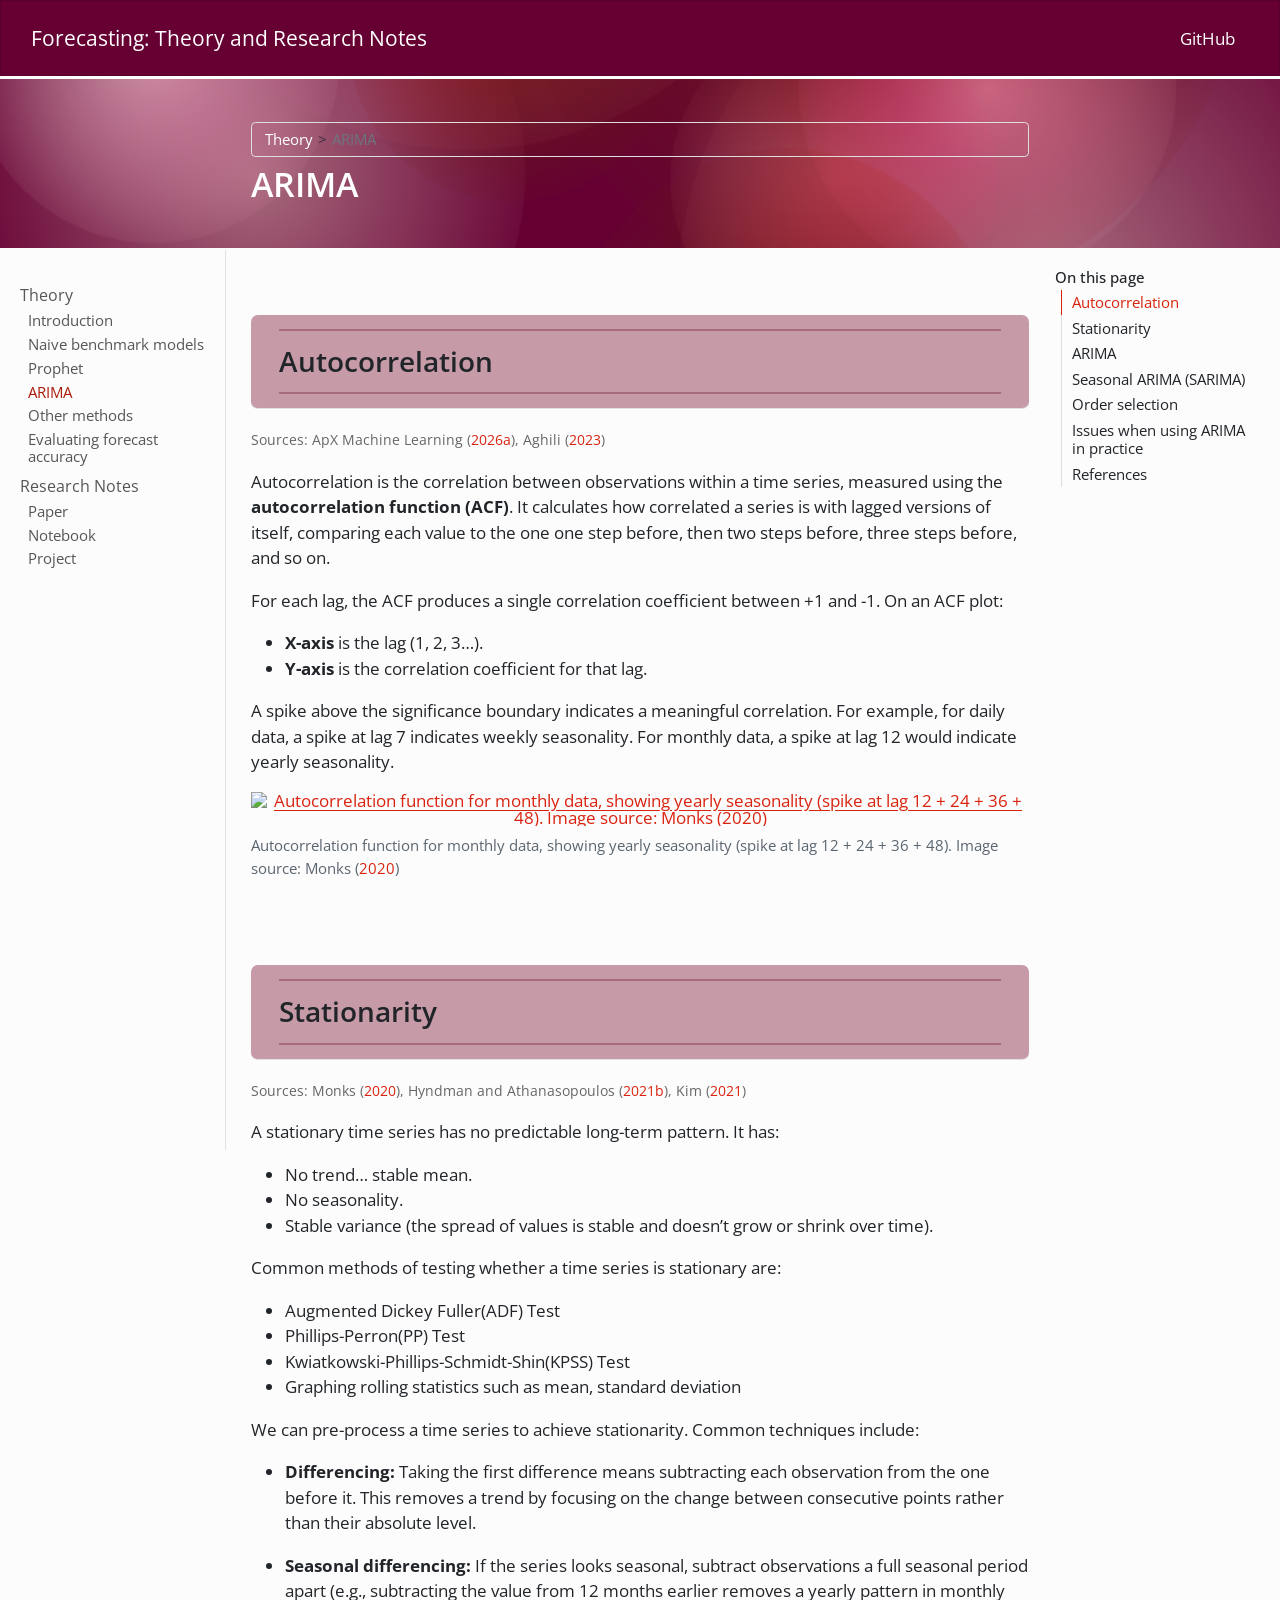
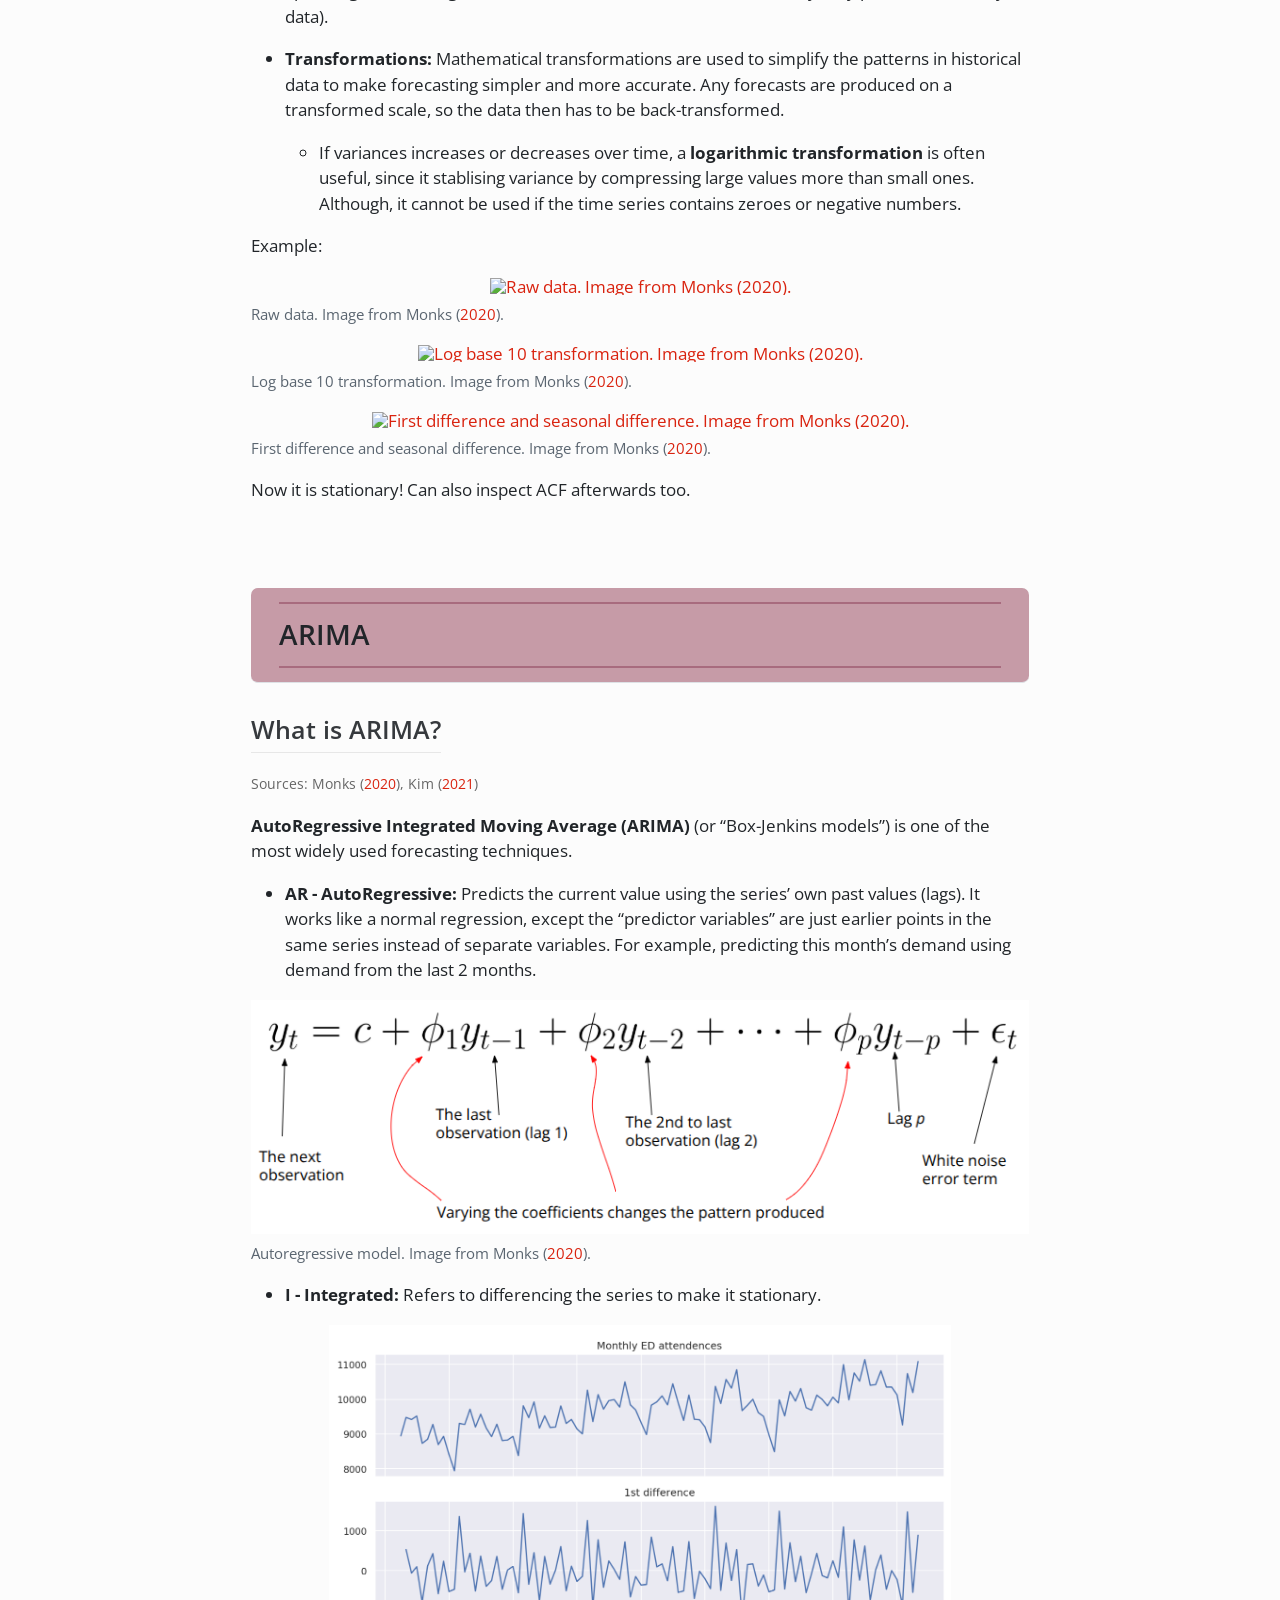
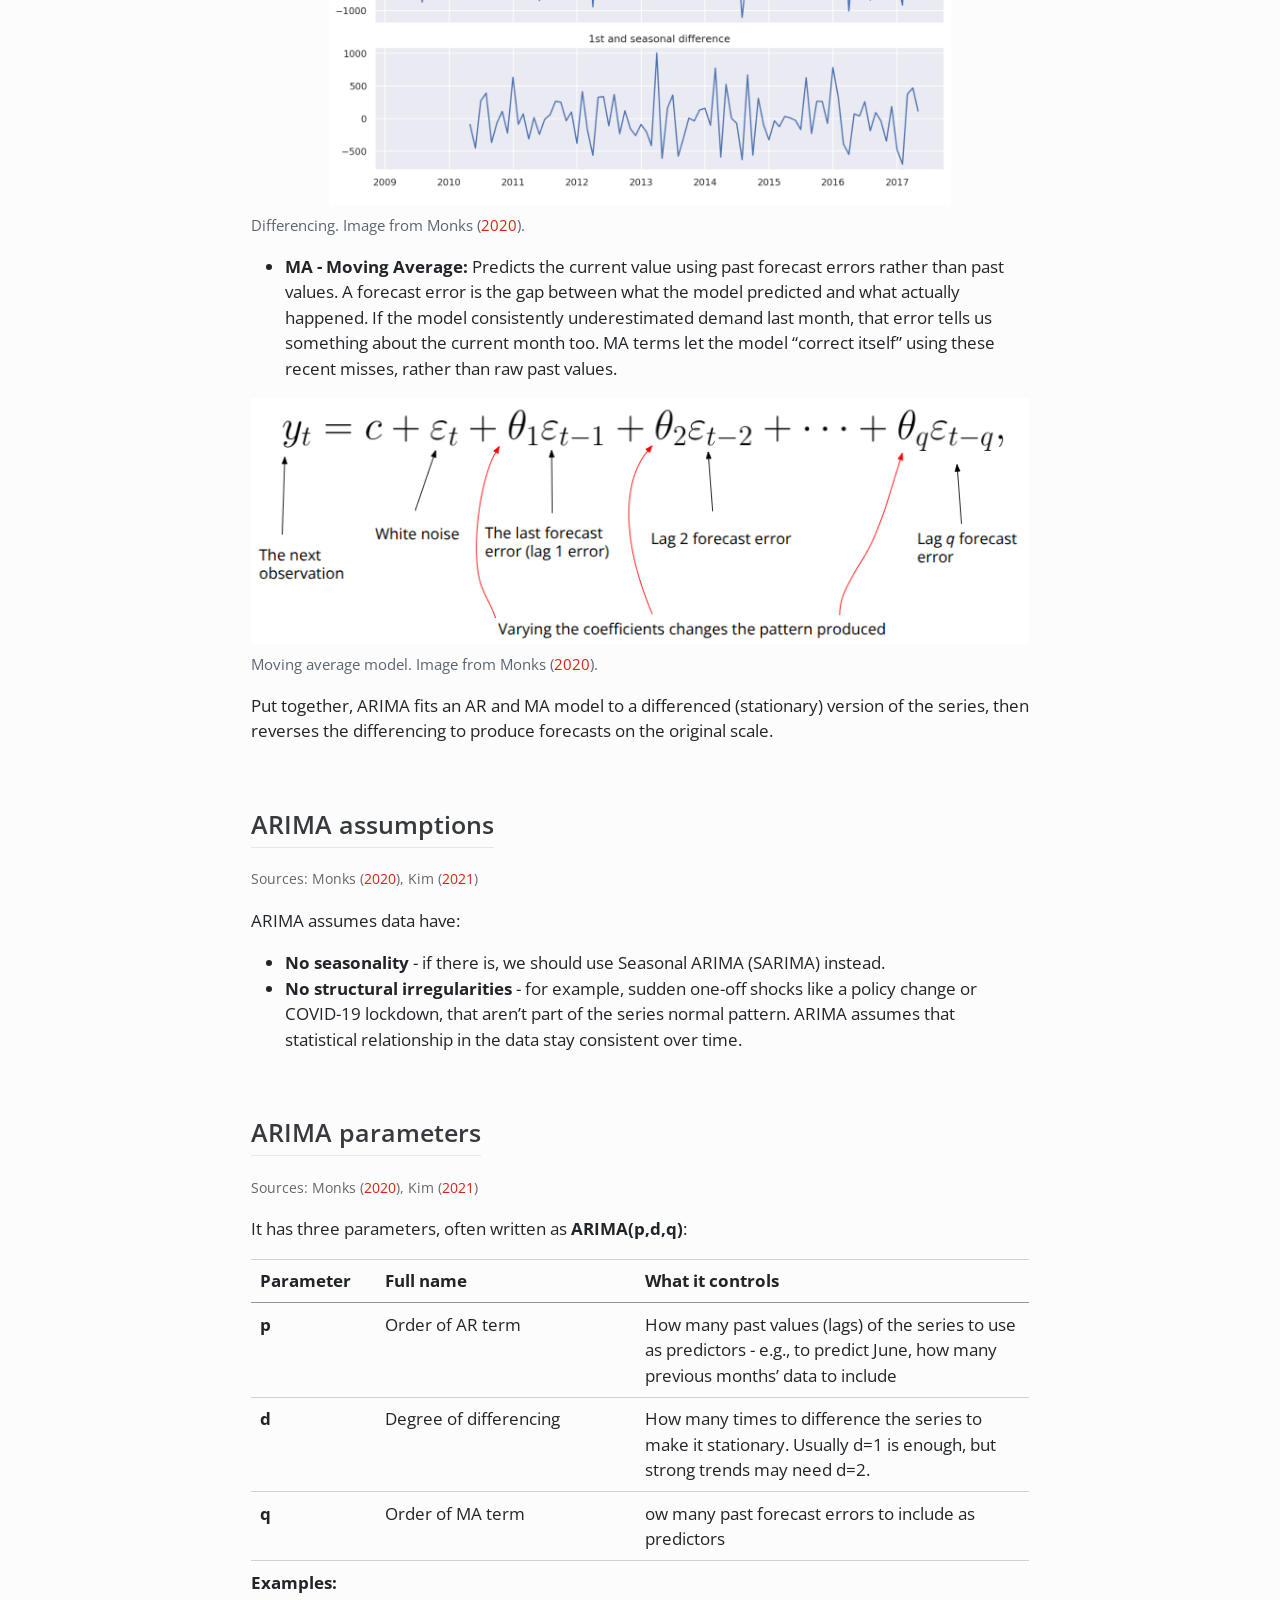
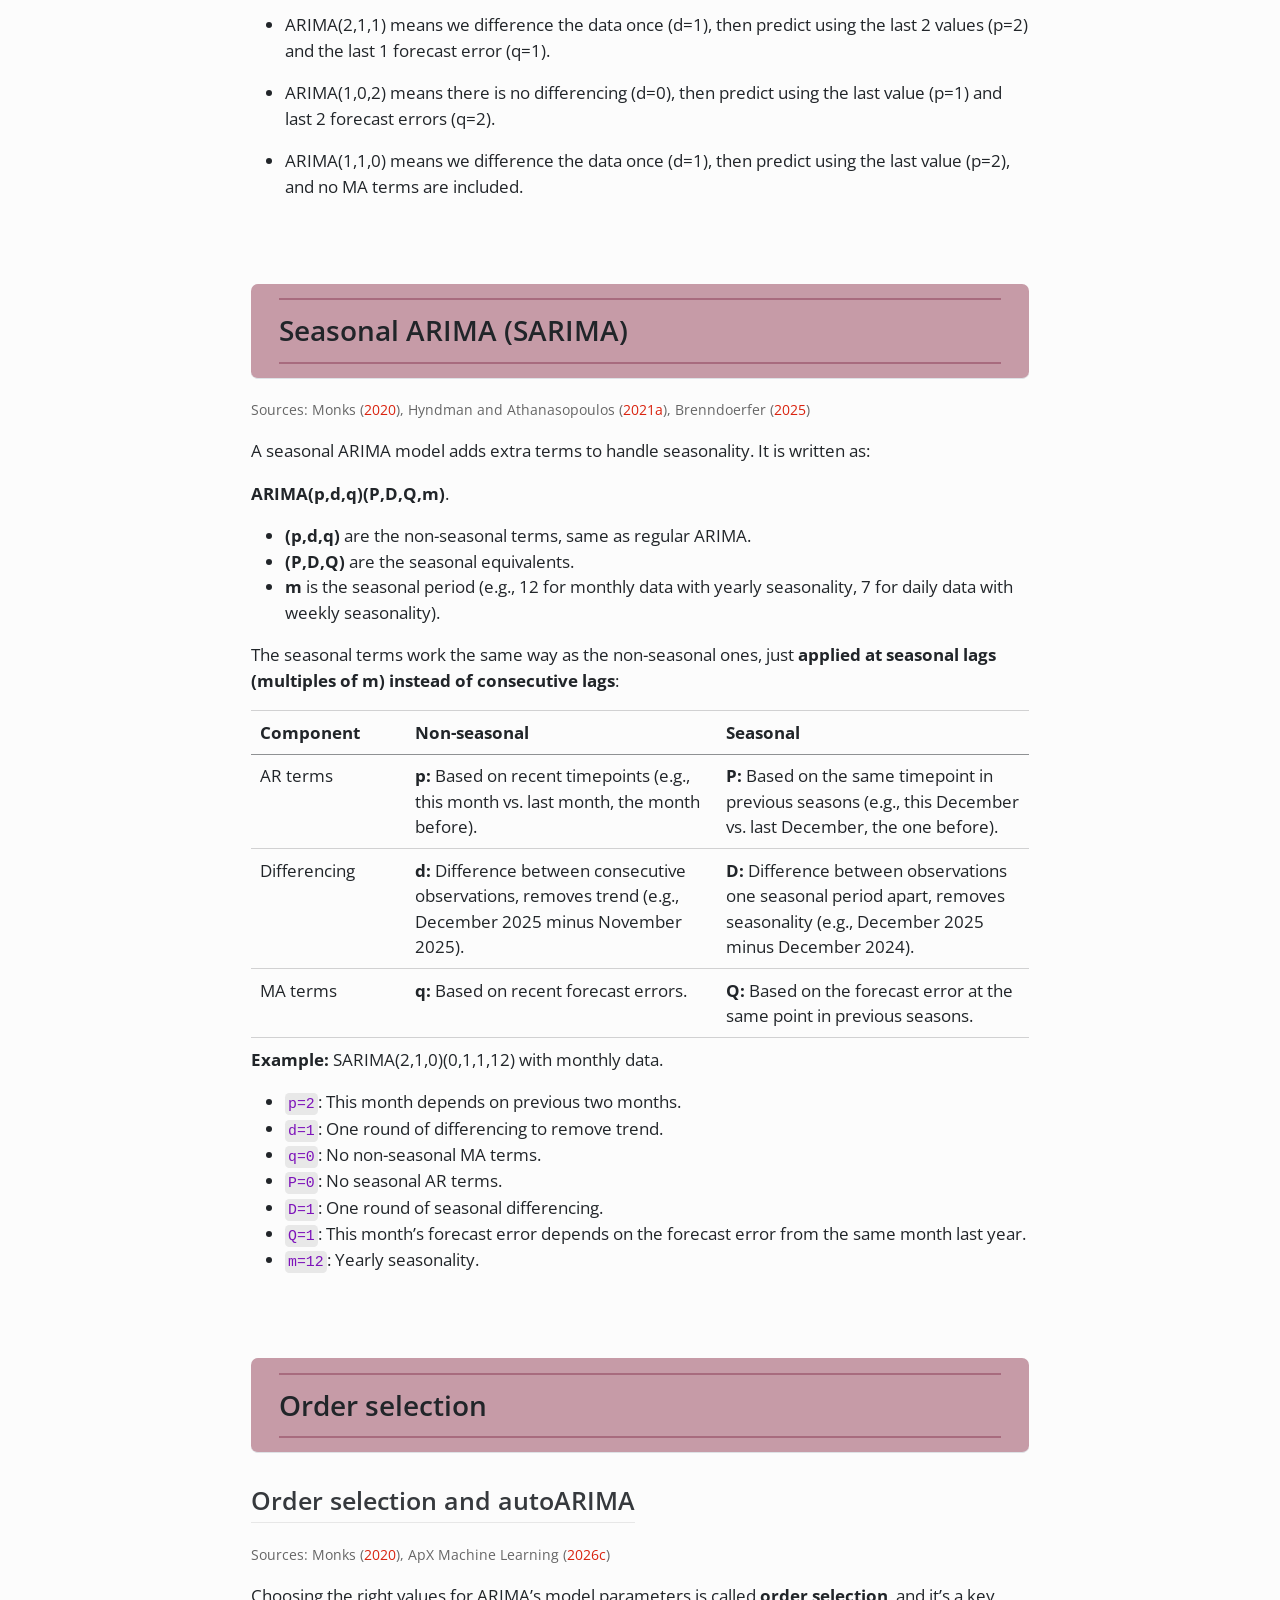
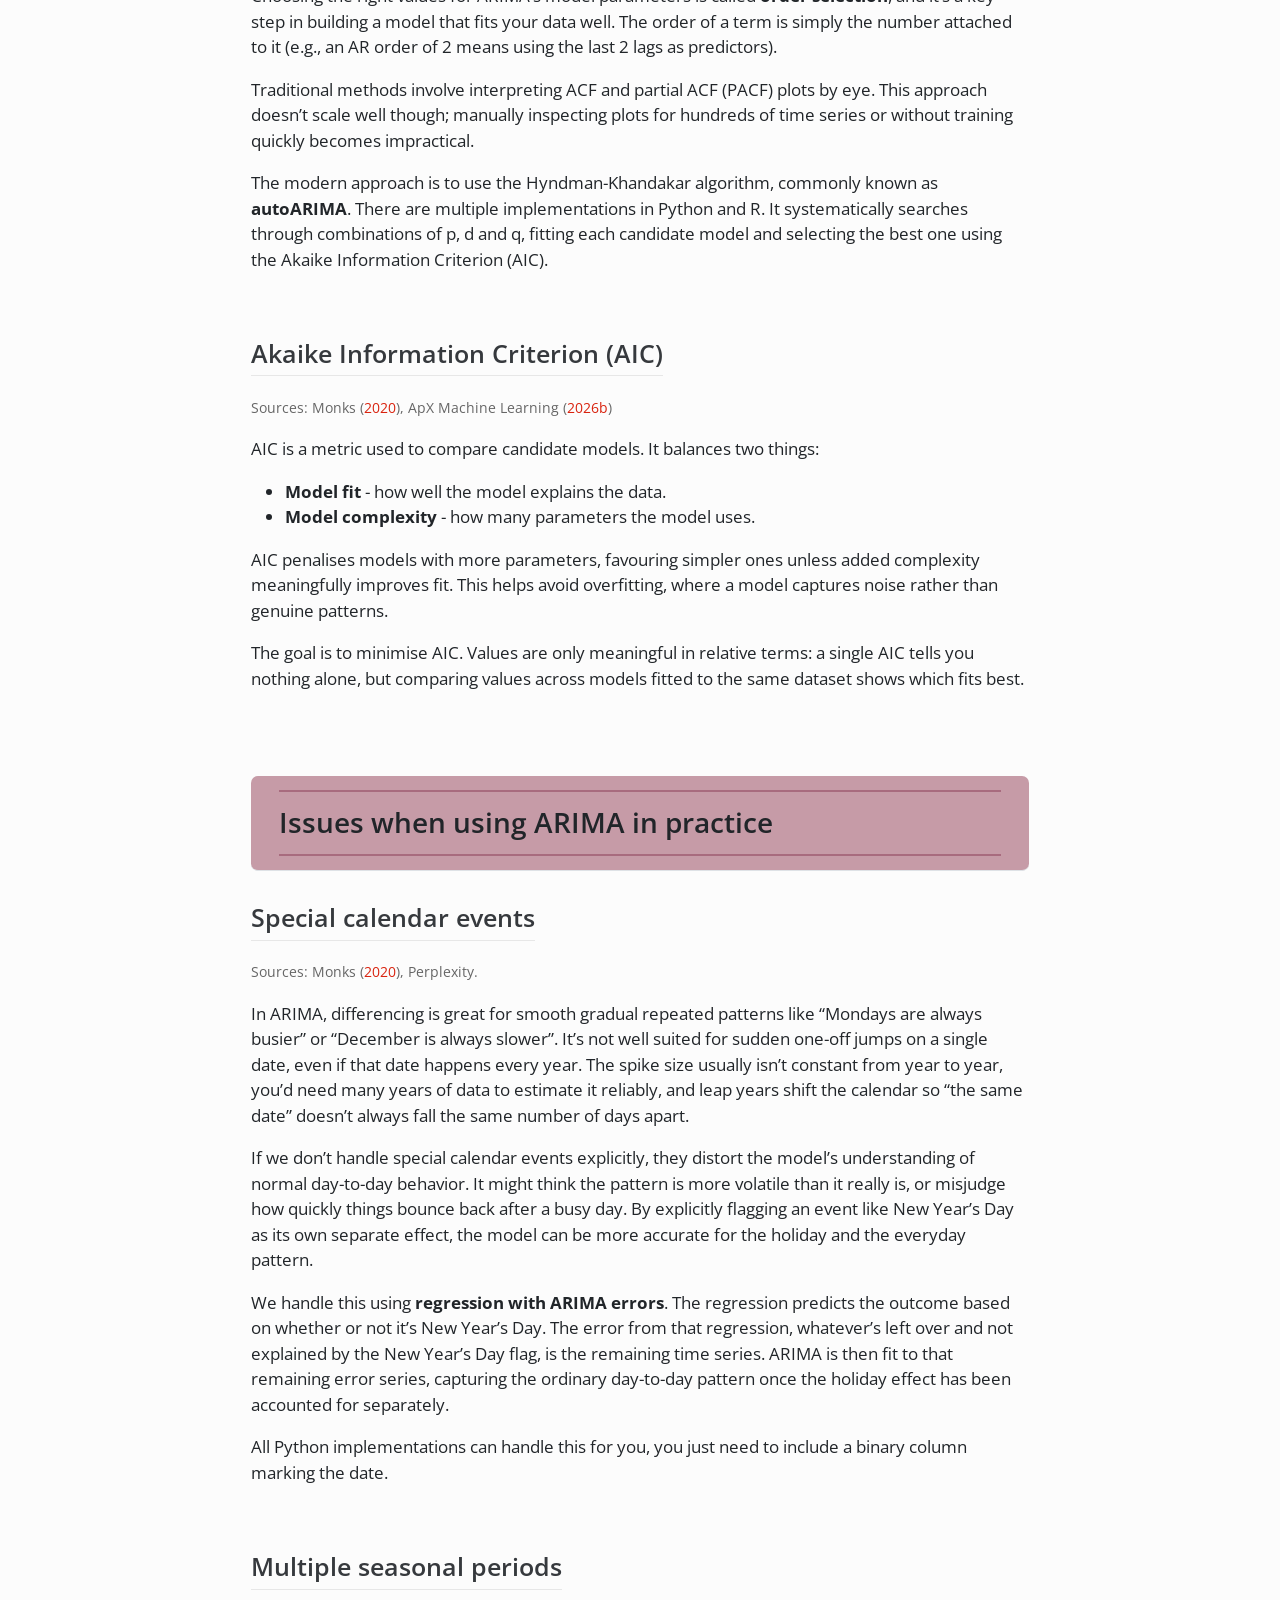
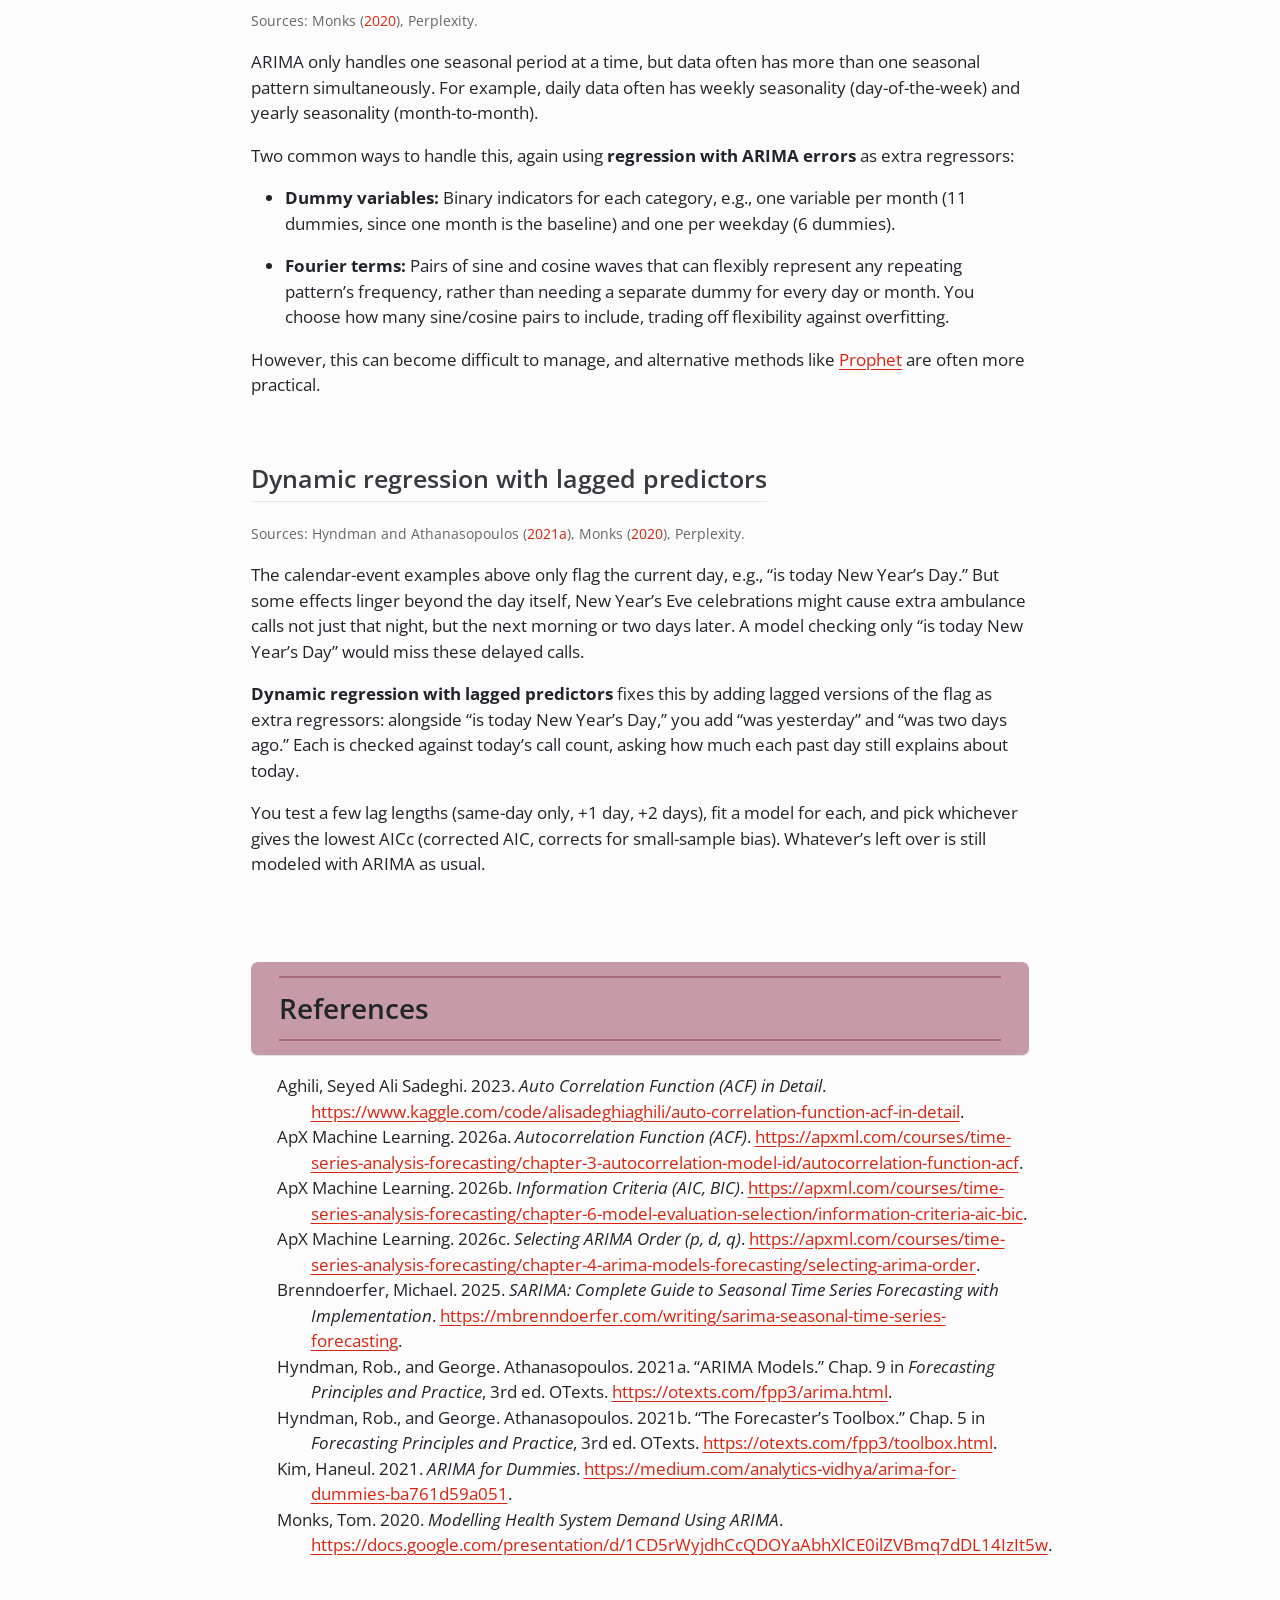
==== commit 87ff4e06: "Built site for gh-pages" ====
--- a/arima.html
+++ b/arima.html
@@ -7,7 +7,7 @@
 <meta name="viewport" content="width=device-width, initial-scale=1.0, user-scalable=yes">
 
 
-<title>ARIMA – Forecasting in Python</title>
+<title>ARIMA – Forecasting: Theory and Research Notes</title>
 <style>
 /* Default styles provided by pandoc.
 ** See https://pandoc.org/MANUAL.html#variables-for-html for config info.
@@ -61,7 +61,7 @@
 <link href="site_libs/quarto-html/quarto-syntax-highlighting-15634bcf2e68342d4ad2dfa704d543f6.css" rel="stylesheet" id="quarto-text-highlighting-styles">
 <script src="site_libs/bootstrap/bootstrap.min.js"></script>
 <link href="site_libs/bootstrap/bootstrap-icons.css" rel="stylesheet">
-<link href="site_libs/bootstrap/bootstrap-9a805087ab83cad7e60272d68a3f1f35.min.css" rel="stylesheet" append-hash="true" id="quarto-bootstrap" data-mode="light">
+<link href="site_libs/bootstrap/bootstrap-3fe26dbaf5b310fa9be9d355b96116bd.min.css" rel="stylesheet" append-hash="true" id="quarto-bootstrap" data-mode="light">
 <script src="site_libs/quarto-contrib/glightbox/glightbox.min.js"></script>
 <link href="site_libs/quarto-contrib/glightbox/glightbox.min.css" rel="stylesheet">
 <link href="site_libs/quarto-contrib/glightbox/lightbox.css" rel="stylesheet">
@@ -113,7 +113,7 @@
       <div class="navbar-container container-fluid">
       <div class="navbar-brand-container mx-auto">
     <a class="navbar-brand" href="./index.html">
-    <span class="navbar-title">Forecasting in Python</span>
+    <span class="navbar-title">Forecasting: Theory and Research Notes</span>
     </a>
   </div>
             <div id="quarto-search" class="" title="Search"></div>
@@ -123,7 +123,7 @@
           <div class="collapse navbar-collapse" id="navbarCollapse">
             <ul class="navbar-nav navbar-nav-scroll ms-auto">
   <li class="nav-item">
-    <a class="nav-link" href="https://github.com/amyheather/forecasting"> <i class="bi bi-github" role="img">
+    <a class="nav-link" href="https://github.com/ambmodels/forecasting-research"> <i class="bi bi-github" role="img">
 </i> 
 <span class="menu-text">GitHub</span></a>
   </li>  
@@ -138,7 +138,7 @@
       <button type="button" class="quarto-btn-toggle btn" data-bs-toggle="collapse" role="button" data-bs-target=".quarto-sidebar-collapse-item" aria-controls="quarto-sidebar" aria-expanded="false" aria-label="Toggle sidebar navigation" onclick="if (window.quartoToggleHeadroom) { window.quartoToggleHeadroom(); }">
         <i class="bi bi-layout-text-sidebar-reverse"></i>
       </button>
-        <nav class="quarto-page-breadcrumbs" aria-label="breadcrumb"><ol class="breadcrumb"><li class="breadcrumb-item"><a href="./arima.html">ARIMA</a></li></ol></nav>
+        <nav class="quarto-page-breadcrumbs" aria-label="breadcrumb"><ol class="breadcrumb"><li class="breadcrumb-item"><a href="./introduction.html">Theory</a></li><li class="breadcrumb-item"><a href="./arima.html">ARIMA</a></li></ol></nav>
         <a class="flex-grow-1" role="navigation" data-bs-toggle="collapse" data-bs-target=".quarto-sidebar-collapse-item" aria-controls="quarto-sidebar" aria-expanded="false" aria-label="Toggle sidebar navigation" onclick="if (window.quartoToggleHeadroom) { window.quartoToggleHeadroom(); }">      
         </a>
     </div>
@@ -147,7 +147,7 @@
 <!-- content -->
 <header id="title-block-header" class="quarto-title-block default page-columns page-full">
   <div class="quarto-title-banner page-columns page-full">
-    <div class="quarto-title column-body">
+    <div class="quarto-title column-body"><nav class="quarto-page-breadcrumbs quarto-title-breadcrumbs d-none d-lg-block" aria-label="breadcrumb"><ol class="breadcrumb"><li class="breadcrumb-item"><a href="./introduction.html">Theory</a></li><li class="breadcrumb-item"><a href="./arima.html">ARIMA</a></li></ol></nav>
       <h1 class="title">ARIMA</h1>
                       </div>
   </div>
@@ -166,42 +166,82 @@
   <nav id="quarto-sidebar" class="sidebar collapse collapse-horizontal quarto-sidebar-collapse-item sidebar-navigation docked overflow-auto">
     <div class="sidebar-menu-container"> 
     <ul class="list-unstyled mt-1">
-        <li class="sidebar-item">
+        <li class="sidebar-item sidebar-item-section">
+      <div class="sidebar-item-container"> 
+            <a class="sidebar-item-text sidebar-link text-start" data-bs-toggle="collapse" data-bs-target="#quarto-sidebar-section-1" role="navigation" aria-expanded="true">
+ <span class="menu-text">Theory</span></a>
+          <a class="sidebar-item-toggle text-start" data-bs-toggle="collapse" data-bs-target="#quarto-sidebar-section-1" role="navigation" aria-expanded="true" aria-label="Toggle section">
+            <i class="bi bi-chevron-right ms-2"></i>
+          </a> 
+      </div>
+      <ul id="quarto-sidebar-section-1" class="collapse list-unstyled sidebar-section depth1 show">  
+          <li class="sidebar-item">
   <div class="sidebar-item-container"> 
   <a href="./introduction.html" class="sidebar-item-text sidebar-link">
  <span class="menu-text">Introduction</span></a>
   </div>
 </li>
-        <li class="sidebar-item">
+          <li class="sidebar-item">
   <div class="sidebar-item-container"> 
   <a href="./naive.html" class="sidebar-item-text sidebar-link">
  <span class="menu-text">Naive benchmark models</span></a>
   </div>
 </li>
-        <li class="sidebar-item">
+          <li class="sidebar-item">
   <div class="sidebar-item-container"> 
   <a href="./prophet.html" class="sidebar-item-text sidebar-link">
  <span class="menu-text">Prophet</span></a>
   </div>
 </li>
-        <li class="sidebar-item">
+          <li class="sidebar-item">
   <div class="sidebar-item-container"> 
   <a href="./arima.html" class="sidebar-item-text sidebar-link active">
  <span class="menu-text">ARIMA</span></a>
   </div>
 </li>
-        <li class="sidebar-item">
+          <li class="sidebar-item">
   <div class="sidebar-item-container"> 
   <a href="./other_methods.html" class="sidebar-item-text sidebar-link">
  <span class="menu-text">Other methods</span></a>
   </div>
 </li>
-        <li class="sidebar-item">
+          <li class="sidebar-item">
   <div class="sidebar-item-container"> 
   <a href="./evaluation.html" class="sidebar-item-text sidebar-link">
  <span class="menu-text">Evaluating forecast accuracy</span></a>
   </div>
 </li>
+      </ul>
+  </li>
+        <li class="sidebar-item sidebar-item-section">
+      <div class="sidebar-item-container"> 
+            <a class="sidebar-item-text sidebar-link text-start" data-bs-toggle="collapse" data-bs-target="#quarto-sidebar-section-2" role="navigation" aria-expanded="true">
+ <span class="menu-text">Research Notes</span></a>
+          <a class="sidebar-item-toggle text-start" data-bs-toggle="collapse" data-bs-target="#quarto-sidebar-section-2" role="navigation" aria-expanded="true" aria-label="Toggle section">
+            <i class="bi bi-chevron-right ms-2"></i>
+          </a> 
+      </div>
+      <ul id="quarto-sidebar-section-2" class="collapse list-unstyled sidebar-section depth1 show">  
+          <li class="sidebar-item">
+  <div class="sidebar-item-container"> 
+  <a href="./ambulance_paper.html" class="sidebar-item-text sidebar-link">
+ <span class="menu-text">Paper</span></a>
+  </div>
+</li>
+          <li class="sidebar-item">
+  <div class="sidebar-item-container"> 
+  <a href="./ambulance_notebook.html" class="sidebar-item-text sidebar-link">
+ <span class="menu-text">Notebook</span></a>
+  </div>
+</li>
+          <li class="sidebar-item">
+  <div class="sidebar-item-container"> 
+  <a href="./ambulance_project.html" class="sidebar-item-text sidebar-link">
+ <span class="menu-text">Project</span></a>
+  </div>
+</li>
+      </ul>
+  </li>
     </ul>
     </div>
 </nav>
@@ -614,7 +654,7 @@
     }
       var localhostRegex = new RegExp(/^(?:http|https):\/\/localhost\:?[0-9]*\//);
       var mailtoRegex = new RegExp(/^mailto:/);
-        var filterRegex = new RegExp("https:\/\/amyheather\.github\.io\/forecasting\/");
+        var filterRegex = new RegExp("https:\/\/ambmodels\.github\.io\/forecasting-research\/");
       var isInternal = (href) => {
           return filterRegex.test(href) || localhostRegex.test(href) || mailtoRegex.test(href);
       }
